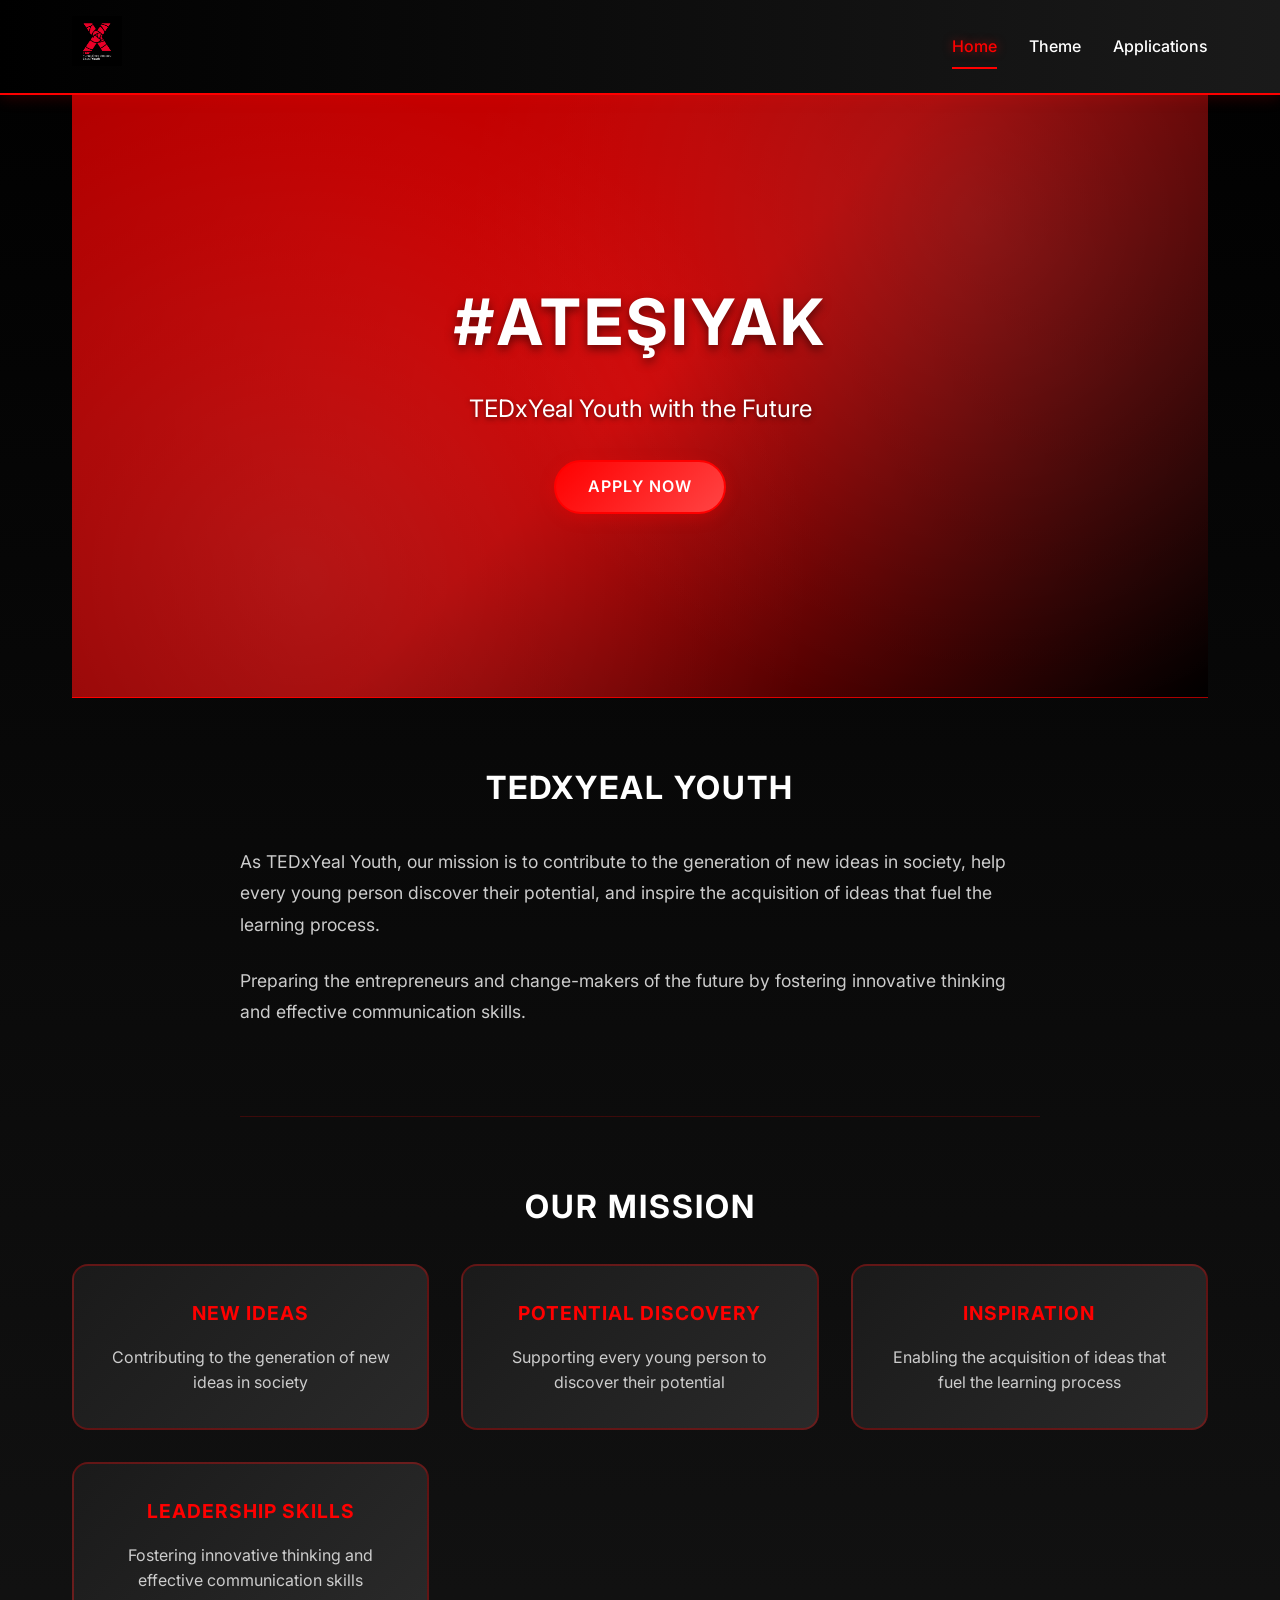
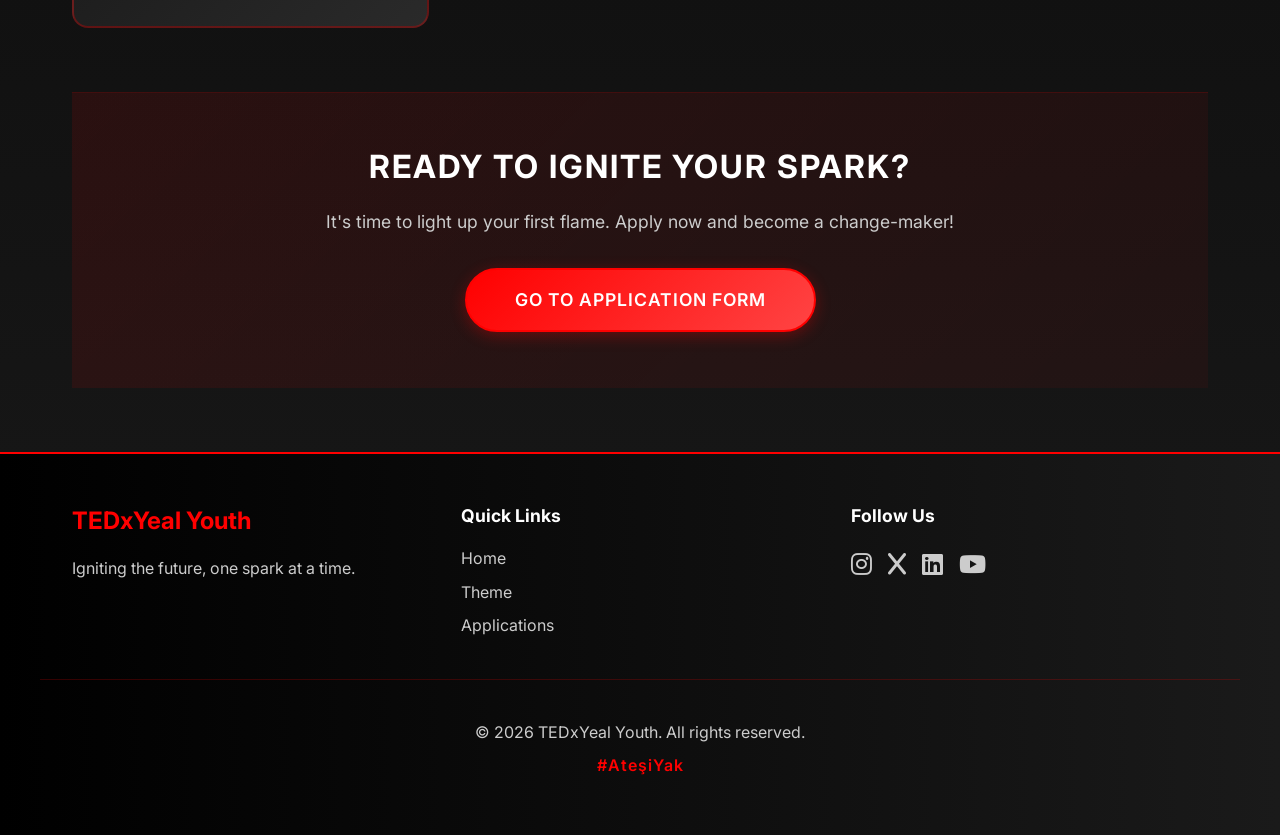
==== anasayfa.html @ b826fbaa "first commit" ====
<!DOCTYPE html>
<html lang="en">
<head>
    <meta charset="UTF-8">
    <meta name="viewport" content="width=device-width, initial-scale=1.0">
    <title>TEDxYeal Youth - Home</title>
    <link rel="stylesheet" href="css/style.css">
    <link href="https://fonts.googleapis.com/css2?family=Inter:wght@300;400;500;600;700&display=swap" rel="stylesheet">
    <link rel="stylesheet" href="https://cdnjs.cloudflare.com/ajax/libs/font-awesome/6.4.0/css/all.min.css">
</head>
<body class="page-hidden">
    <header>
        <nav class="navbar">
            <div class="logo">
                <img src="assets/tedxlogo.jpeg" alt="TEDx Logo">
            </div>
            <ul class="menu">
                <li><a href="anasayfa.html" class="active">Home</a></li>
                <li><a href="tema.html">Theme</a></li>
                <li><a href="basvurular.html">Applications</a></li>
            </ul>
            <div class="hamburger">
                <span></span>
                <span></span>
                <span></span>
            </div>
        </nav>
    </header>

    <main>
        <section class="hero">
            <div class="hero-content">
                <h1>#AteşiYak</h1>
                <p>TEDxYeal Youth with the Future</p>
                <a href="basvurular.html" class="btn">Apply Now</a>
            </div>
        </section>

        <section class="about-tedx">
            <h2>TEDxYeal Youth</h2>
            <div class="about-content">
                <p>
                    As TEDxYeal Youth, our mission is to contribute to the generation of new ideas in society, help every young person discover their potential, and inspire the acquisition of ideas that fuel the learning process.
                </p>
                <p>
                    Preparing the entrepreneurs and change-makers of the future by fostering innovative thinking and effective communication skills.
                </p>
            </div>
        </section>

        <section class="features">
            <h2>Our Mission</h2>
            <div class="feature-grid">
                <div class="feature-card">
                    <h3>New Ideas</h3>
                    <p>Contributing to the generation of new ideas in society</p>
                </div>
                <div class="feature-card">
                    <h3>Potential Discovery</h3>
                    <p>Supporting every young person to discover their potential</p>
                </div>
                <div class="feature-card">
                    <h3>Inspiration</h3>
                    <p>Enabling the acquisition of ideas that fuel the learning process</p>
                </div>
                <div class="feature-card">
                    <h3>Leadership Skills</h3>
                    <p>Fostering innovative thinking and effective communication skills</p>
                </div>
            </div>
        </section>

        <section class="cta">
            <h2>Ready to ignite your spark?</h2>
            <p>It's time to light up your first flame. Apply now and become a change-maker!</p>
            <a href="basvurular.html" class="btn btn-large">Go to Application Form</a>
        </section>
    </main>

    <footer>
        <div class="footer-content">
            <div class="footer-section">
                <h3>TEDxYeal Youth</h3>
                <p>Igniting the future, one spark at a time.</p>
            </div>
            <div class="footer-section">
                <h4>Quick Links</h4>
                <ul>
                    <li><a href="anasayfa.html">Home</a></li>
                    <li><a href="tema.html">Theme</a></li>
                    <li><a href="basvurular.html">Applications</a></li>
                </ul>
            </div>
            <div class="footer-section">
                <h4>Follow Us</h4>
                <div class="social-links">
                    <a href="#" aria-label="Instagram"><i class="fab fa-instagram"></i></a>
                    <a href="#" aria-label="X"><i class="fab fa-x"></i></a>
                    <a href="#" aria-label="LinkedIn"><i class="fab fa-linkedin"></i></a>
                    <a href="#" aria-label="YouTube"><i class="fab fa-youtube"></i></a>
                </div>
            </div>
        </div>
        <div class="footer-bottom">
            <p>&copy; 2026 TEDxYeal Youth. All rights reserved.</p>
            <p>#AteşiYak</p>
        </div>
    </footer>

    <script src="js/script.js"></script>
</body>
</html>
---- css/style.css ----
* {
    margin: 0;
    padding: 0;
    box-sizing: border-box;
}

:root {
    --primary-color: #ff0000;
    --secondary-color: #1a1a1a;
    --text-color: #ffffff;
    --bg-color: #1a1a1a;
    --accent-color: #ff4444;
    --shadow: rgba(255, 0, 0, 0.2);
}

body {
    font-family: 'Inter', -apple-system, BlinkMacSystemFont, 'Segoe UI', Roboto, sans-serif;
    line-height: 1.6;
    color: var(--text-color);
    background-color: #000000;
    background: linear-gradient(180deg, #000000 0%, #1a1a1a 100%);
    overflow-x: hidden;
    opacity: 1;
    transition: opacity 0.35s ease-in-out;
}

body.page-hidden {
    opacity: 0;
}

body.page-visible {
    opacity: 1;
}

/* Header & Navigation */
header {
    background: linear-gradient(90deg, #000000 0%, #1a1a1a 100%);
    box-shadow: 0 2px 15px rgba(255,0,0,0.2);
    position: sticky;
    top: 0;
    z-index: 100;
    border-bottom: 2px solid #ff0000;
}

.navbar {
    display: flex;
    justify-content: space-between;
    align-items: center;
    padding: 1rem 2rem;
    max-width: 1200px;
    margin: 0 auto;
}

.logo {
    font-size: 1.5rem;
    font-weight: bold;
    color: var(--primary-color);
    z-index: 101;
}

.logo img {
    height: 50px;
    width: auto;
    object-fit: contain;
}

.menu {
    display: flex;
    list-style: none;
    gap: 2rem;
    transition: all 0.3s ease;
}

.menu a {
    text-decoration: none;
    color: var(--text-color);
    transition: all 0.3s ease;
    font-weight: 500;
    position: relative;
    padding: 0.5rem 0;
}

.menu a:hover,
.menu a.active {
    color: var(--primary-color);
    text-shadow: 0 0 10px rgba(255,0,0,0.5);
}

.menu a.active::after {
    content: '';
    position: absolute;
    bottom: -5px;
    left: 0;
    right: 0;
    height: 2px;
    background-color: var(--primary-color);
}

/* Hamburger Menu */
.hamburger {
    display: none;
    flex-direction: column;
    cursor: pointer;
    gap: 4px;
    z-index: 101;
}

.hamburger span {
    width: 25px;
    height: 3px;
    background-color: var(--text-color);
    transition: all 0.3s ease;
    border-radius: 2px;
}

.hamburger.active span:nth-child(1) {
    transform: rotate(45deg) translate(5px, 5px);
}

.hamburger.active span:nth-child(2) {
    opacity: 0;
}

.hamburger.active span:nth-child(3) {
    transform: rotate(-45deg) translate(7px, -6px);
}

/* Mobile Styles */
@media (max-width: 768px) {
    .hamburger {
        display: flex;
    }

    .menu {
        position: fixed;
        top: 0;
        left: -100%;
        width: 100%;
        height: 100vh;
        background: rgba(0, 0, 0, 0.95);
        backdrop-filter: blur(10px);
        flex-direction: column;
        justify-content: center;
        align-items: center;
        gap: 2rem;
        transition: left 0.3s ease;
    }

    .menu.active {
        left: 0;
    }

    .menu li {
        margin: 1rem 0;
    }

    .menu a {
        font-size: 1.5rem;
        padding: 1rem;
    }
}

/* Main Content */
main {
    max-width: 1200px;
    margin: 0 auto;
    padding: 0 2rem;
}

section {
    padding: 4rem 0;
    border-bottom: 1px solid rgba(255,0,0,0.2);
}

section:last-child {
    border-bottom: none;
}

h2 {
    font-size: 2rem;
    margin-bottom: 2rem;
    text-align: center;
    color: var(--text-color);
    text-transform: uppercase;
    letter-spacing: 2px;
}

/* Hero Section */
.hero {
    text-align: center;
    padding: 8rem 0;
    background: linear-gradient(135deg, #ff0000 0%, #cc0000 50%, #000000 100%);
    color: white;
    border-radius: 0;
    position: relative;
    overflow: hidden;
    min-height: 60vh;
    display: flex;
    align-items: center;
}

.hero::before {
    content: '';
    position: absolute;
    top: 0;
    left: 0;
    right: 0;
    bottom: 0;
    background: 
        radial-gradient(circle at 20% 80%, rgba(255, 255, 255, 0.1) 0%, transparent 50%),
        radial-gradient(circle at 80% 20%, rgba(255, 255, 255, 0.1) 0%, transparent 50%);
    animation: float 6s ease-in-out infinite;
}

.hero::after {
    content: '';
    position: absolute;
    top: 0;
    left: 0;
    right: 0;
    bottom: 0;
    background: radial-gradient(circle at center, transparent 0%, rgba(0,0,0,0.3) 100%);
    pointer-events: none;
}

@keyframes float {
    0%, 100% { transform: translateY(0px); }
    50% { transform: translateY(-20px); }
}

.hero-content {
    position: relative;
    z-index: 1;
    max-width: 800px;
    margin: 0 auto;
    padding: 0 2rem;
}

.hero-content h1 {
    font-size: clamp(2.5rem, 5vw, 4rem);
    margin-bottom: 1rem;
    font-weight: 700;
    text-transform: uppercase;
    letter-spacing: 3px;
    text-shadow: 0 4px 10px rgba(0,0,0,0.5);
}

.hero-content p {
    font-size: clamp(1rem, 2.5vw, 1.5rem);
    margin-bottom: 2rem;
    text-shadow: 0 2px 5px rgba(0,0,0,0.5);
    animation: fadeInUp 1s ease-out 0.2s both;
}

@keyframes fadeInUp {
    from {
        opacity: 0;
        transform: translateY(30px);
    }
    to {
        opacity: 1;
        transform: translateY(0);
    }
}

/* Button */
.btn {
    background: linear-gradient(135deg, var(--primary-color) 0%, var(--accent-color) 100%);
    color: white;
    padding: 0.75rem 2rem;
    border: 2px solid var(--primary-color);
    border-radius: 50px;
    font-size: 1rem;
    cursor: pointer;
    transition: all 0.3s ease;
    font-weight: 600;
    text-transform: uppercase;
    letter-spacing: 1px;
    display: inline-block;
    text-decoration: none;
    position: relative;
    overflow: hidden;
    box-shadow: 0 4px 15px rgba(255, 0, 0, 0.3);
}

.btn::before {
    content: '';
    position: absolute;
    top: 0;
    left: -100%;
    width: 100%;
    height: 100%;
    background: linear-gradient(90deg, transparent, rgba(255, 255, 255, 0.2), transparent);
    transition: left 0.5s;
}

.btn:hover::before {
    left: 100%;
}

.btn:hover {
    background: linear-gradient(135deg, var(--accent-color) 0%, var(--primary-color) 100%);
    box-shadow: 0 6px 20px rgba(255, 0, 0, 0.4);
    transform: translateY(-2px);
}

.btn:active {
    transform: translateY(0);
}

.btn-large {
    padding: 1rem 3rem;
    font-size: 1.1rem;
}

/* Service Cards & Feature Cards */
.service-grid,
.feature-grid,
.meaning-grid {
    display: grid;
    grid-template-columns: repeat(auto-fit, minmax(280px, 1fr));
    gap: 2rem;
}

.service-card,
.feature-card,
.meaning-card {
    padding: 2rem;
    background: linear-gradient(135deg, #1a1a1a 0%, #2a2a2a 100%);
    border: 2px solid rgba(255,0,0,0.3);
    border-radius: 1rem;
    text-align: center;
    transition: all 0.4s ease;
    color: var(--text-color);
    position: relative;
    overflow: hidden;
    cursor: pointer;
}

.service-card::before,
.feature-card::before,
.meaning-card::before {
    content: '';
    position: absolute;
    top: 0;
    left: -100%;
    width: 100%;
    height: 100%;
    background: linear-gradient(90deg, transparent, rgba(255, 0, 0, 0.1), transparent);
    transition: left 0.5s;
}

.service-card:hover::before,
.feature-card:hover::before,
.meaning-card:hover::before {
    left: 100%;
}

.service-card:hover,
.feature-card:hover,
.meaning-card:hover {
    transform: translateY(-10px) scale(1.02);
    box-shadow: 0 15px 35px rgba(255,0,0,0.3);
    border-color: var(--primary-color);
}

.service-card h3,
.feature-card h3,
.meaning-card h3 {
    margin-bottom: 1rem;
    color: var(--primary-color);
    text-transform: uppercase;
    letter-spacing: 1px;
    font-size: 1.2rem;
}

.service-card p,
.feature-card p,
.meaning-card p {
    color: #cccccc;
    line-height: 1.6;
}

/* Contact Form */
.contact form {
    max-width: 600px;
    margin: 2rem auto;
    display: flex;
    flex-direction: column;
    gap: 1rem;
}

.contact input,
.contact textarea {
    padding: 0.75rem;
    border: 2px solid #333333;
    border-radius: 0.25rem;
    font-family: inherit;
    font-size: 1rem;
    background-color: #1a1a1a;
    color: var(--text-color);
    transition: all 0.3s;
}

.contact input::placeholder,
.contact textarea::placeholder {
    color: #666666;
}

.contact input:focus,
.contact textarea:focus {
    outline: none;
    border-color: var(--primary-color);
    box-shadow: 0 0 15px rgba(255,0,0,0.3);
    background-color: #222222;
}

/* Footer */
footer {
    background: linear-gradient(90deg, #000000 0%, #1a1a1a 100%);
    color: white;
    margin-top: 4rem;
    border-top: 2px solid #ff0000;
    padding: 3rem 0 1rem;
}

.footer-content {
    max-width: 1200px;
    margin: 0 auto;
    padding: 0 2rem;
    display: grid;
    grid-template-columns: repeat(auto-fit, minmax(250px, 1fr));
    gap: 2rem;
    margin-bottom: 2rem;
}

.footer-section h3 {
    color: var(--primary-color);
    margin-bottom: 1rem;
    font-size: 1.5rem;
}

.footer-section h4 {
    color: var(--text-color);
    margin-bottom: 1rem;
    font-size: 1.1rem;
}

.footer-section p {
    color: #cccccc;
    line-height: 1.6;
}

.footer-section ul {
    list-style: none;
}

.footer-section ul li {
    margin-bottom: 0.5rem;
}

.footer-section ul a {
    color: #cccccc;
    text-decoration: none;
    transition: color 0.3s;
}

.footer-section ul a:hover {
    color: var(--primary-color);
}

.social-links {
    display: flex;
    gap: 1rem;
    margin-top: 1rem;
}

.social-links a {
    color: #cccccc;
    font-size: 1.5rem;
    transition: all 0.3s;
    text-decoration: none;
}

.social-links a:hover {
    color: var(--primary-color);
    transform: scale(1.2);
}

.footer-bottom {
    text-align: center;
    padding-top: 2rem;
    border-top: 1px solid rgba(255, 0, 0, 0.2);
    max-width: 1200px;
    margin: 0 auto;
    padding: 2rem;
}

.footer-bottom p {
    margin: 0.5rem 0;
    color: #cccccc;
}

.footer-bottom p:last-child {
    color: var(--primary-color);
    font-weight: 600;
    letter-spacing: 1px;
}

/* About TEDx Section */
.about-tedx,
.about-content {
    max-width: 800px;
    margin: 0 auto;
}

.about-content p {
    font-size: 1.1rem;
    line-height: 1.8;
    margin-bottom: 1.5rem;
    color: #cccccc;
}

/* Theme Content */
.hero-theme {
    background: linear-gradient(135deg, #cc0000 0%, #ff0000 50%, #330000 100%);
    position: relative;
    overflow: hidden;
    min-height: 60vh;
    display: flex;
    align-items: center;
}

.hero-theme::before {
    content: '';
    position: absolute;
    top: 0;
    left: 0;
    right: 0;
    bottom: 0;
    background: radial-gradient(circle at 20% 30%, rgba(255,255,255,0.12), transparent 25%),
                radial-gradient(circle at 80% 20%, rgba(255,255,255,0.08), transparent 20%);
    opacity: 0.85;
}

.hero-content {
    position: relative;
    z-index: 2;
    max-width: 900px;
    margin: 0 auto;
    padding: 3rem 2rem;
    text-align: center;
}

.hero-logo-badge {
    display: inline-flex;
    align-items: center;
    gap: 0.75rem;
    padding: 0.85rem 1.25rem;
    background: rgba(0,0,0,0.35);
    border: 1px solid rgba(255,255,255,0.12);
    border-radius: 999px;
    backdrop-filter: blur(10px);
    margin-bottom: 2rem;
}

.hero-logo-badge img {
    height: 40px;
    width: auto;
    border-radius: 50%;
    box-shadow: 0 0 20px rgba(255,0,0,0.25);
}

.hero-logo-badge span {
    color: #ffffff;
    font-weight: 600;
    letter-spacing: 1px;
}

.hero-theme h1 {
    font-size: clamp(3rem, 5vw, 4.5rem);
    margin-bottom: 1rem;
    font-weight: 800;
    color: #ffffff;
    text-transform: uppercase;
    letter-spacing: 4px;
    line-height: 1.05;
}

.hero-theme p {
    font-size: 1.15rem;
    max-width: 720px;
    margin: 0 auto;
    color: rgba(255,255,255,0.92);
    line-height: 1.8;
}

.theme-content {
    max-width: 900px;
    margin: 0 auto;
    padding: 4rem 2rem !important;
}

.theme-call {
    background: linear-gradient(135deg, rgba(255,0,0,0.12) 0%, rgba(255,0,0,0.04) 100%);
    padding: 3.5rem 2rem;
    text-align: center;
    border-radius: 1.25rem;
    margin: 3rem 0;
    box-shadow: 0 15px 45px rgba(0,0,0,0.18);
}

.theme-call h2 {
    font-size: 2.5rem;
    margin-bottom: 1rem;
    color: #ffffff;
    letter-spacing: 2px;
}

.theme-call p {
    font-size: 1.1rem;
    color: #f1f1f1;
    margin-bottom: 2rem;
    max-width: 700px;
    margin-left: auto;
    margin-right: auto;
}

.theme-text p {
    font-size: 1.1rem;
    line-height: 2;
    margin-bottom: 2rem;
    color: #cccccc;
    text-align: justify;
    border-left: 4px solid var(--primary-color);
    padding-left: 1.5rem;
}

.theme-text .theme-conclusion {
    font-style: italic;
    color: var(--primary-color);
    font-size: 1.15rem;
    margin-top: 2.5rem;
    padding: 1.5rem;
    background: rgba(255, 0, 0, 0.1);
    border-radius: 0.5rem;
}

.theme-meaning {
    background: rgba(255, 0, 0, 0.05);
}

/* Info Grid */
.info-grid {
    display: grid;
    grid-template-columns: repeat(auto-fit, minmax(280px, 1fr));
    gap: 2rem;
}

.info-card {
    padding: 2rem;
    background: linear-gradient(135deg, #1a1a1a 0%, #2a2a2a 100%);
    border: 2px solid rgba(255, 0, 0, 0.3);
    border-radius: 0.5rem;
    text-align: center;
    transition: all 0.3s;
}

.info-card:hover {
    transform: translateY(-5px);
    box-shadow: 0 10px 30px rgba(255, 0, 0, 0.3);
    border-color: var(--primary-color);
}

.info-card h3 {
    margin-bottom: 1rem;
    color: var(--primary-color);
    font-size: 1.3rem;
}

.info-card p {
    color: #cccccc;
}

/* Application Form */
.application-form {
    max-width: 700px;
    margin: 0 auto;
}

.form-container {
    display: flex;
    flex-direction: column;
    gap: 1.5rem;
    background: linear-gradient(135deg, #1a1a1a 0%, #2a2a2a 100%);
    padding: 2.5rem;
    border: 2px solid rgba(255, 0, 0, 0.2);
    border-radius: 0.5rem;
}

.form-group {
    display: flex;
    flex-direction: column;
}

.form-group label {
    margin-bottom: 0.5rem;
    font-weight: 600;
    color: var(--text-color);
    text-transform: uppercase;
    font-size: 0.9rem;
    letter-spacing: 0.5px;
}

.form-group input,
.form-group textarea {
    padding: 0.75rem;
    border: 2px solid rgba(255, 0, 0, 0.3);
    border-radius: 0.25rem;
    font-family: inherit;
    font-size: 1rem;
    background-color: #0a0a0a;
    color: var(--text-color);
    transition: all 0.3s;
}

.form-group input::placeholder,
.form-group textarea::placeholder {
    color: #666666;
}

.form-group input:focus,
.form-group textarea:focus {
    outline: none;
    border-color: var(--primary-color);
    box-shadow: 0 0 15px rgba(255, 0, 0, 0.3);
    background-color: #1a1a1a;
}

.form-group.checkbox {
    flex-direction: row;
    align-items: flex-start;
    gap: 0.75rem;
}

.form-group.checkbox input {
    margin-top: 0.3rem;
    width: 20px;
    height: 20px;
    cursor: pointer;
}

.form-group.checkbox label {
    margin-bottom: 0;
    text-transform: none;
    font-size: 0.95rem;
    flex: 1;
}

/* Timeline */
.timeline {
    display: flex;
    flex-direction: column;
    gap: 2rem;
    max-width: 600px;
    margin: 0 auto;
    position: relative;
    padding: 2rem 0;
}

.timeline-item {
    display: flex;
    gap: 2rem;
    position: relative;
}

.timeline-marker {
    width: 30px;
    height: 30px;
    background-color: var(--primary-color);
    border-radius: 50%;
    flex-shrink: 0;
    box-shadow: 0 0 15px rgba(255, 0, 0, 0.5);
}

.timeline-item:not(:last-child) .timeline-marker::after {
    content: '';
    position: absolute;
    left: 15px;
    top: 30px;
    width: 2px;
    height: 50px;
    background-color: rgba(255, 0, 0, 0.3);
}

.timeline-content h3 {
    color: var(--primary-color);
    margin-bottom: 0.5rem;
    text-transform: uppercase;
    font-size: 1rem;
}

.timeline-content p {
    color: #cccccc;
}

/* CTA Section */
.cta {
    background: linear-gradient(135deg, rgba(255, 0, 0, 0.1) 0%, rgba(255, 0, 0, 0.05) 100%);
    padding: 3rem !important;
    text-align: center;
}

.cta h2 {
    margin-bottom: 1rem;
}

.cta p {
    font-size: 1.1rem;
    margin-bottom: 2rem;
    color: #cccccc;
}

/* Application Hero */
.hero-application {
    background: linear-gradient(135deg, #ff0000 0%, #cc0000 50%, #000000 100%);
}

/* Responsive */
@media (max-width: 768px) {
    .navbar {
        flex-direction: column;
        gap: 1rem;
    }

    .menu {
        flex-direction: column;
        gap: 1rem;
        text-align: center;
    }

    .hero-content h1 {
        font-size: 2rem;
    }

    h2 {
        font-size: 1.5rem;
    }

    section {
        padding: 2rem 0;
    }

    .form-container {
        padding: 1.5rem;
    }

    .timeline {
        padding: 1rem 0;
    }

    .timeline-item {
        gap: 1rem;
    }

    .theme-text p {
        font-size: 1rem;
        line-height: 1.6;
    }
}
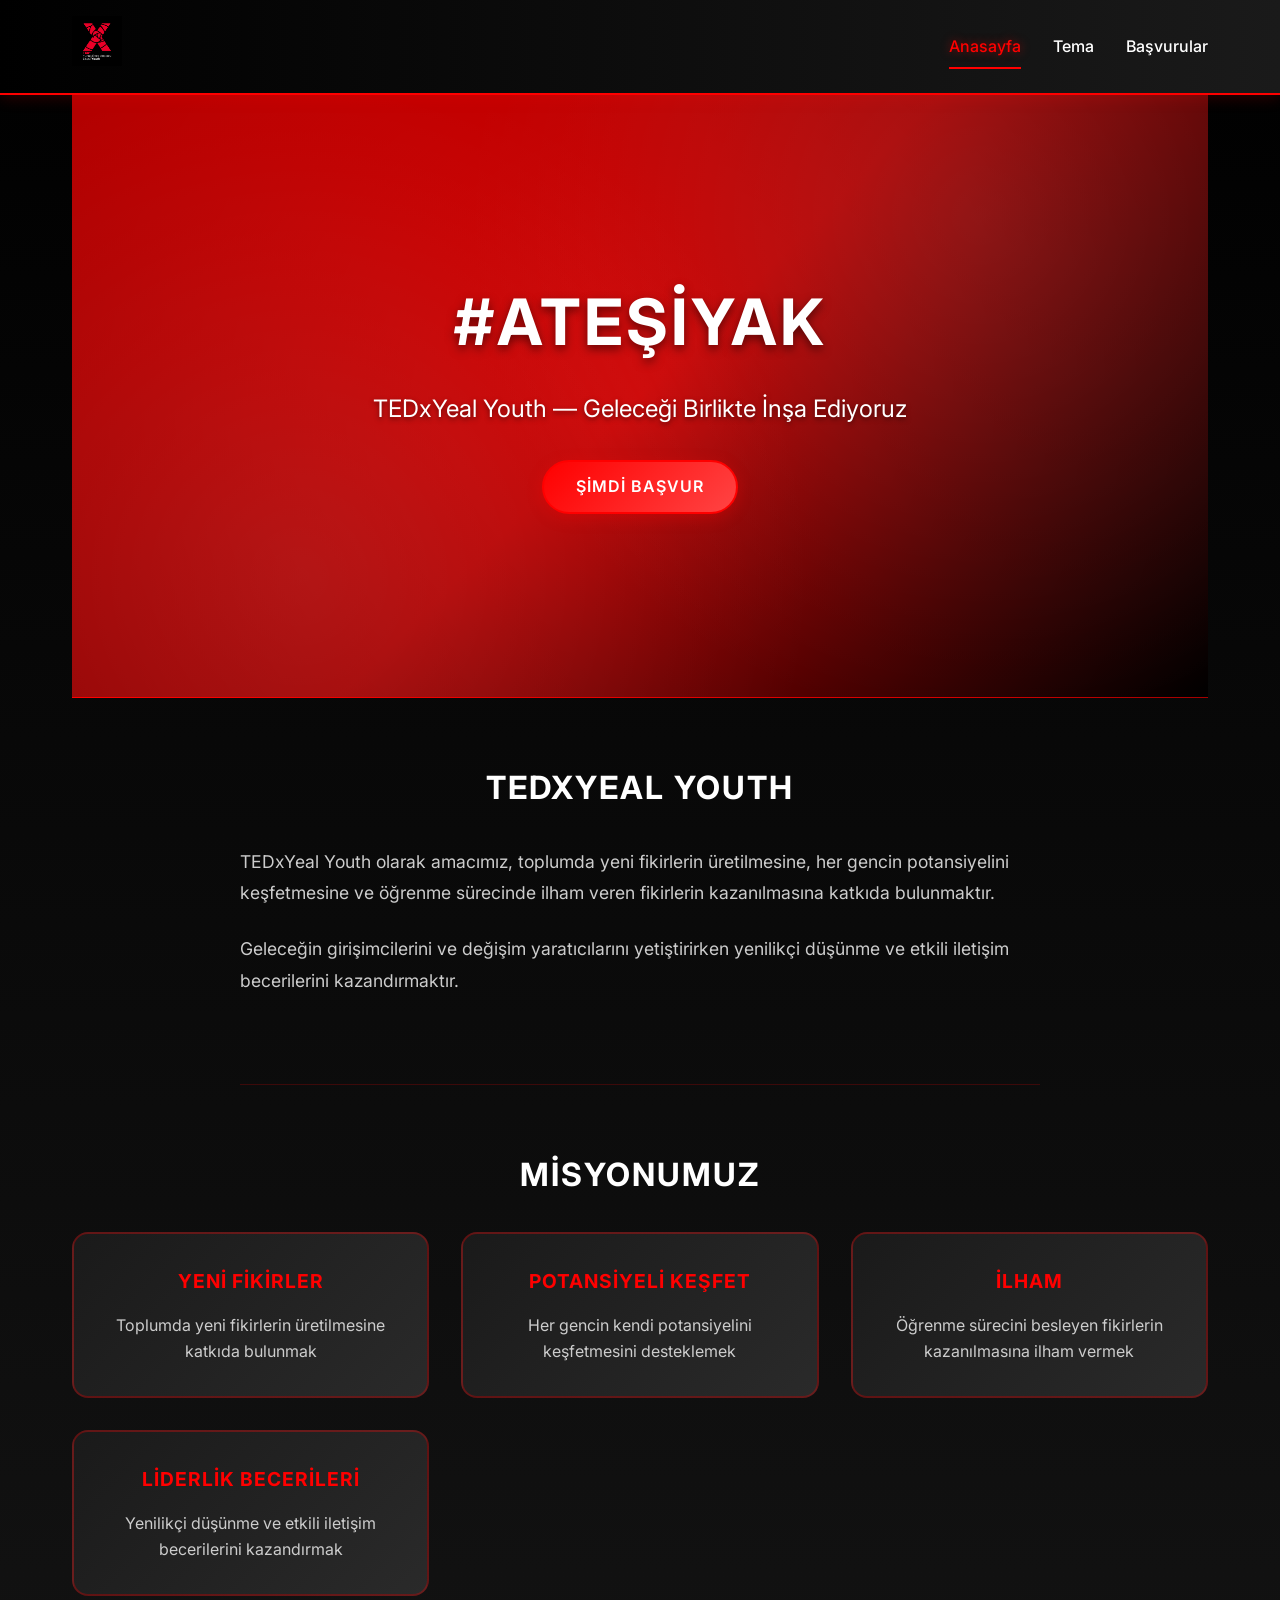
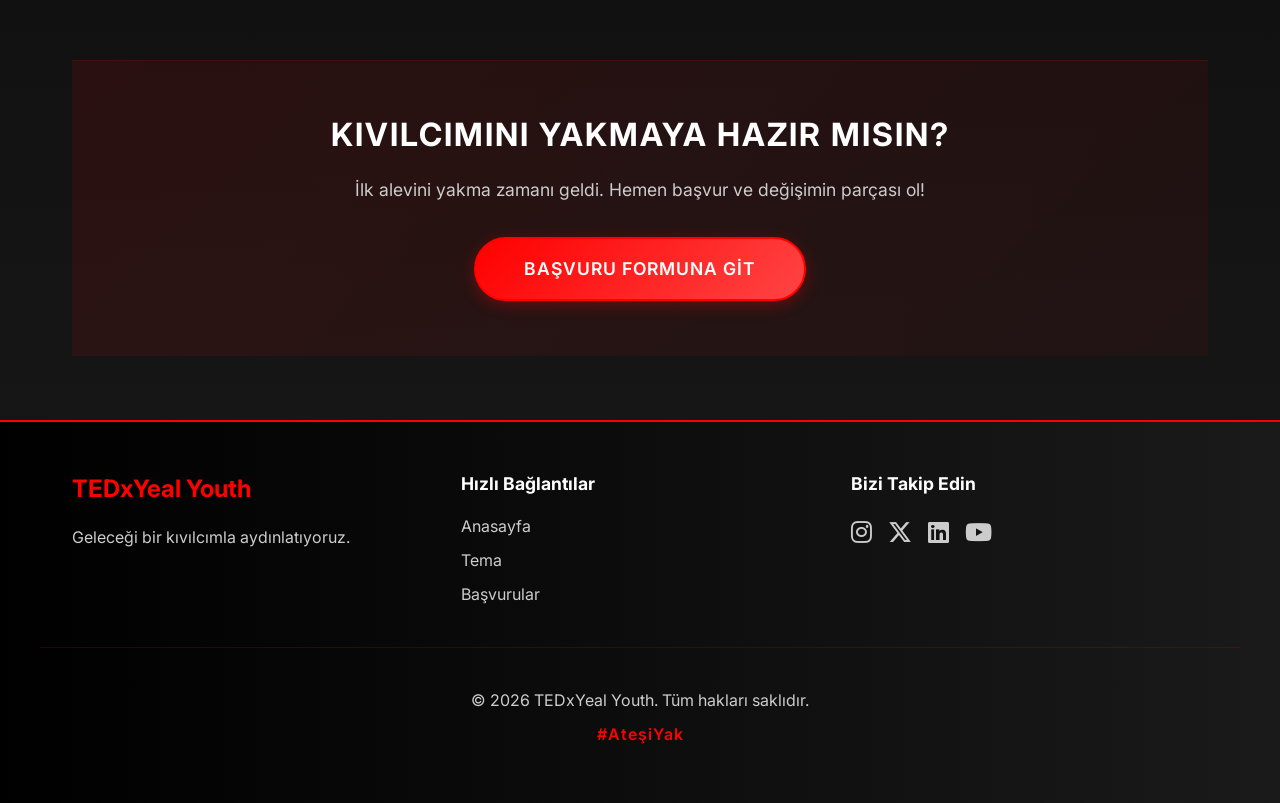
==== commit 0ef0b283: "bug fixes" ====
--- a/anasayfa.html
+++ b/anasayfa.html
@@ -1,9 +1,9 @@
 <!DOCTYPE html>
-<html lang="en">
+<html lang="tr">
 <head>
     <meta charset="UTF-8">
     <meta name="viewport" content="width=device-width, initial-scale=1.0">
-    <title>TEDxYeal Youth - Home</title>
+    <title>TEDxYeal Youth - Anasayfa</title>
     <link rel="stylesheet" href="css/style.css">
     <link href="https://fonts.googleapis.com/css2?family=Inter:wght@300;400;500;600;700&display=swap" rel="stylesheet">
     <link rel="stylesheet" href="https://cdnjs.cloudflare.com/ajax/libs/font-awesome/6.4.0/css/all.min.css">
@@ -15,9 +15,9 @@
                 <img src="assets/tedxlogo.jpeg" alt="TEDx Logo">
             </div>
             <ul class="menu">
-                <li><a href="anasayfa.html" class="active">Home</a></li>
-                <li><a href="tema.html">Theme</a></li>
-                <li><a href="basvurular.html">Applications</a></li>
+                <li><a href="anasayfa.html" class="active">Anasayfa</a></li>
+                <li><a href="tema.html">Tema</a></li>
+                <li><a href="basvurular.html">Başvurular</a></li>
             </ul>
             <div class="hamburger">
                 <span></span>
@@ -31,8 +31,8 @@
         <section class="hero">
             <div class="hero-content">
                 <h1>#AteşiYak</h1>
-                <p>TEDxYeal Youth with the Future</p>
-                <a href="basvurular.html" class="btn">Apply Now</a>
+                <p>TEDxYeal Youth — Geleceği Birlikte İnşa Ediyoruz</p>
+                <a href="basvurular.html" class="btn">Şimdi Başvur</a>
             </div>
         </section>
 
@@ -40,40 +40,40 @@
             <h2>TEDxYeal Youth</h2>
             <div class="about-content">
                 <p>
-                    As TEDxYeal Youth, our mission is to contribute to the generation of new ideas in society, help every young person discover their potential, and inspire the acquisition of ideas that fuel the learning process.
+                    TEDxYeal Youth olarak amacımız, toplumda yeni fikirlerin üretilmesine, her gencin potansiyelini keşfetmesine ve öğrenme sürecinde ilham veren fikirlerin kazanılmasına katkıda bulunmaktır.
                 </p>
                 <p>
-                    Preparing the entrepreneurs and change-makers of the future by fostering innovative thinking and effective communication skills.
+                    Geleceğin girişimcilerini ve değişim yaratıcılarını yetiştirirken yenilikçi düşünme ve etkili iletişim becerilerini kazandırmaktır.
                 </p>
             </div>
         </section>
 
         <section class="features">
-            <h2>Our Mission</h2>
+            <h2>Misyonumuz</h2>
             <div class="feature-grid">
                 <div class="feature-card">
-                    <h3>New Ideas</h3>
-                    <p>Contributing to the generation of new ideas in society</p>
+                    <h3>Yeni Fikirler</h3>
+                    <p>Toplumda yeni fikirlerin üretilmesine katkıda bulunmak</p>
                 </div>
                 <div class="feature-card">
-                    <h3>Potential Discovery</h3>
-                    <p>Supporting every young person to discover their potential</p>
+                    <h3>Potansiyeli Keşfet</h3>
+                    <p>Her gencin kendi potansiyelini keşfetmesini desteklemek</p>
                 </div>
                 <div class="feature-card">
-                    <h3>Inspiration</h3>
-                    <p>Enabling the acquisition of ideas that fuel the learning process</p>
+                    <h3>İlham</h3>
+                    <p>Öğrenme sürecini besleyen fikirlerin kazanılmasına ilham vermek</p>
                 </div>
                 <div class="feature-card">
-                    <h3>Leadership Skills</h3>
-                    <p>Fostering innovative thinking and effective communication skills</p>
+                    <h3>Liderlik Becerileri</h3>
+                    <p>Yenilikçi düşünme ve etkili iletişim becerilerini kazandırmak</p>
                 </div>
             </div>
         </section>
 
         <section class="cta">
-            <h2>Ready to ignite your spark?</h2>
-            <p>It's time to light up your first flame. Apply now and become a change-maker!</p>
-            <a href="basvurular.html" class="btn btn-large">Go to Application Form</a>
+            <h2>Kıvılcımını yakmaya hazır mısın?</h2>
+            <p>İlk alevini yakma zamanı geldi. Hemen başvur ve değişimin parçası ol!</p>
+            <a href="basvurular.html" class="btn btn-large">Başvuru Formuna Git</a>
         </section>
     </main>
 
@@ -81,32 +81,32 @@
         <div class="footer-content">
             <div class="footer-section">
                 <h3>TEDxYeal Youth</h3>
-                <p>Igniting the future, one spark at a time.</p>
+                <p>Geleceği bir kıvılcımla aydınlatıyoruz.</p>
             </div>
             <div class="footer-section">
-                <h4>Quick Links</h4>
+                <h4>Hızlı Bağlantılar</h4>
                 <ul>
-                    <li><a href="anasayfa.html">Home</a></li>
-                    <li><a href="tema.html">Theme</a></li>
-                    <li><a href="basvurular.html">Applications</a></li>
+                    <li><a href="anasayfa.html">Anasayfa</a></li>
+                    <li><a href="tema.html">Tema</a></li>
+                    <li><a href="basvurular.html">Başvurular</a></li>
                 </ul>
             </div>
             <div class="footer-section">
-                <h4>Follow Us</h4>
+                <h4>Bizi Takip Edin</h4>
                 <div class="social-links">
                     <a href="#" aria-label="Instagram"><i class="fab fa-instagram"></i></a>
-                    <a href="#" aria-label="X"><i class="fab fa-x"></i></a>
+                    <a href="#" aria-label="X"><i class="fab fa-x-twitter"></i></a>
                     <a href="#" aria-label="LinkedIn"><i class="fab fa-linkedin"></i></a>
                     <a href="#" aria-label="YouTube"><i class="fab fa-youtube"></i></a>
                 </div>
             </div>
         </div>
         <div class="footer-bottom">
-            <p>&copy; 2026 TEDxYeal Youth. All rights reserved.</p>
+            <p>&copy; 2026 TEDxYeal Youth. Tüm hakları saklıdır.</p>
             <p>#AteşiYak</p>
         </div>
     </footer>
 
     <script src="js/script.js"></script>
 </body>
-</html>
+</html>
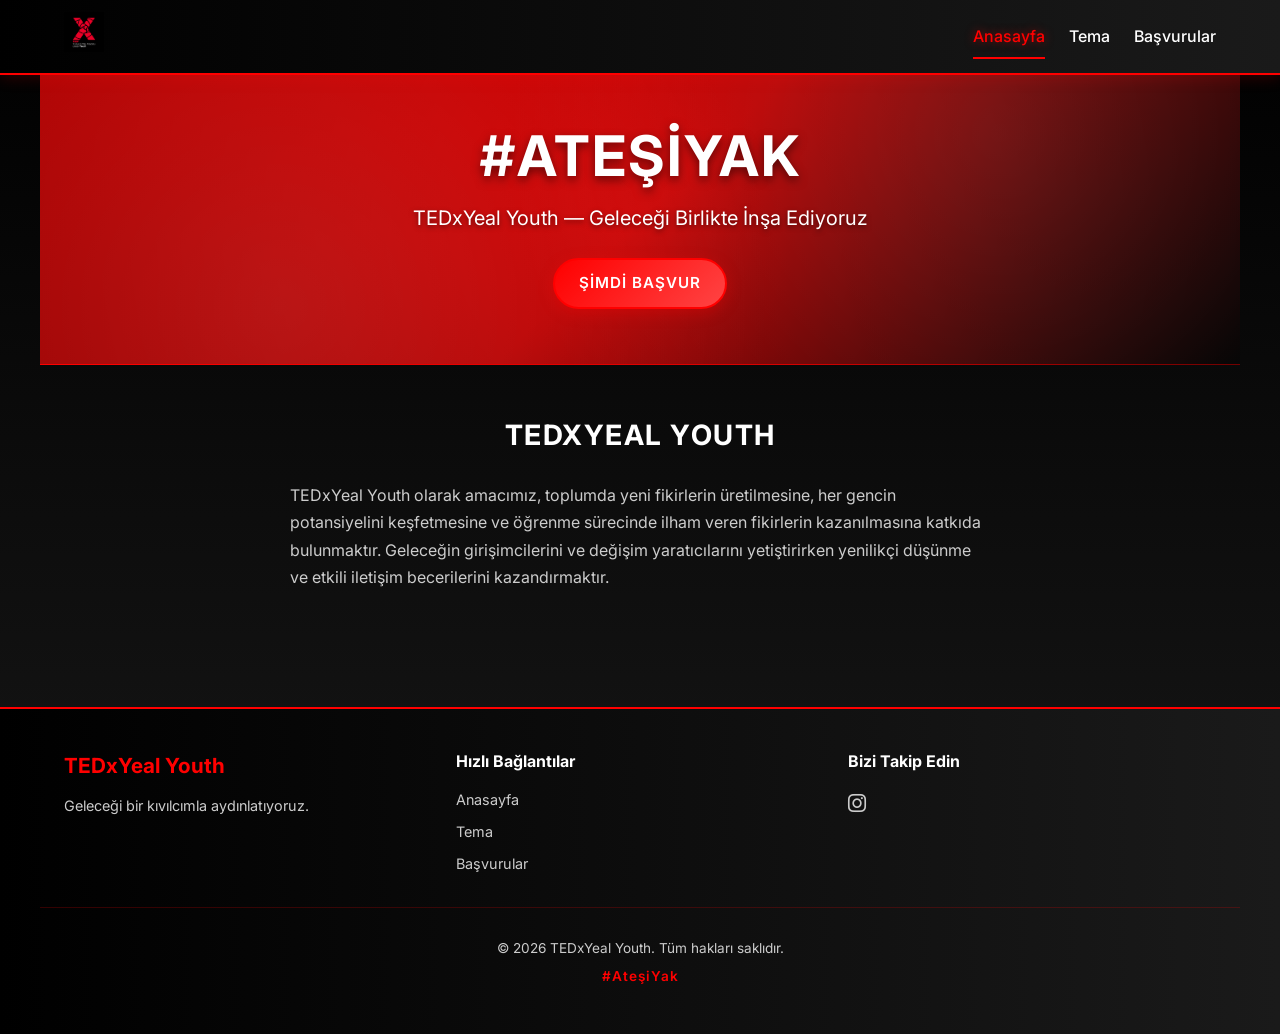
==== commit c78900f3: "feat: complete site overhaul with application system and mobile responsiveness - Added 4 application" ====
--- a/anasayfa.html
+++ b/anasayfa.html
@@ -40,40 +40,9 @@
             <h2>TEDxYeal Youth</h2>
             <div class="about-content">
                 <p>
-                    TEDxYeal Youth olarak amacımız, toplumda yeni fikirlerin üretilmesine, her gencin potansiyelini keşfetmesine ve öğrenme sürecinde ilham veren fikirlerin kazanılmasına katkıda bulunmaktır.
-                </p>
-                <p>
-                    Geleceğin girişimcilerini ve değişim yaratıcılarını yetiştirirken yenilikçi düşünme ve etkili iletişim becerilerini kazandırmaktır.
+                    TEDxYeal Youth olarak amacımız, toplumda yeni fikirlerin üretilmesine, her gencin potansiyelini keşfetmesine ve öğrenme sürecinde ilham veren fikirlerin kazanılmasına katkıda bulunmaktır. Geleceğin girişimcilerini ve değişim yaratıcılarını yetiştirirken yenilikçi düşünme ve etkili iletişim becerilerini kazandırmaktır.
                 </p>
             </div>
-        </section>
-
-        <section class="features">
-            <h2>Misyonumuz</h2>
-            <div class="feature-grid">
-                <div class="feature-card">
-                    <h3>Yeni Fikirler</h3>
-                    <p>Toplumda yeni fikirlerin üretilmesine katkıda bulunmak</p>
-                </div>
-                <div class="feature-card">
-                    <h3>Potansiyeli Keşfet</h3>
-                    <p>Her gencin kendi potansiyelini keşfetmesini desteklemek</p>
-                </div>
-                <div class="feature-card">
-                    <h3>İlham</h3>
-                    <p>Öğrenme sürecini besleyen fikirlerin kazanılmasına ilham vermek</p>
-                </div>
-                <div class="feature-card">
-                    <h3>Liderlik Becerileri</h3>
-                    <p>Yenilikçi düşünme ve etkili iletişim becerilerini kazandırmak</p>
-                </div>
-            </div>
-        </section>
-
-        <section class="cta">
-            <h2>Kıvılcımını yakmaya hazır mısın?</h2>
-            <p>İlk alevini yakma zamanı geldi. Hemen başvur ve değişimin parçası ol!</p>
-            <a href="basvurular.html" class="btn btn-large">Başvuru Formuna Git</a>
         </section>
     </main>
 
@@ -94,10 +63,7 @@
             <div class="footer-section">
                 <h4>Bizi Takip Edin</h4>
                 <div class="social-links">
-                    <a href="#" aria-label="Instagram"><i class="fab fa-instagram"></i></a>
-                    <a href="#" aria-label="X"><i class="fab fa-x-twitter"></i></a>
-                    <a href="#" aria-label="LinkedIn"><i class="fab fa-linkedin"></i></a>
-                    <a href="#" aria-label="YouTube"><i class="fab fa-youtube"></i></a>
+                    <a href="https://www.instagram.com/tedxyeal/" aria-label="Instagram"><i class="fab fa-instagram"></i></a>
                 </div>
             </div>
         </div>
--- a/css/style.css
+++ b/css/style.css
@@ -11,6 +11,11 @@
     --bg-color: #1a1a1a;
     --accent-color: #ff4444;
     --shadow: rgba(255, 0, 0, 0.2);
+}
+
+html {
+    font-size: 16px;
+    -webkit-text-size-adjust: 100%;
 }
 
 body {
@@ -22,6 +27,7 @@
     overflow-x: hidden;
     opacity: 1;
     transition: opacity 0.35s ease-in-out;
+    min-height: 100vh;
 }
 
 body.page-hidden {
@@ -32,10 +38,13 @@
     opacity: 1;
 }
 
-/* Header & Navigation */
+/* ============================================
+   HEADER & NAVIGATION
+   ============================================ */
+
 header {
     background: linear-gradient(90deg, #000000 0%, #1a1a1a 100%);
-    box-shadow: 0 2px 15px rgba(255,0,0,0.2);
+    box-shadow: 0 2px 15px rgba(255, 0, 0, 0.2);
     position: sticky;
     top: 0;
     z-index: 100;
@@ -46,20 +55,21 @@
     display: flex;
     justify-content: space-between;
     align-items: center;
-    padding: 1rem 2rem;
+    padding: 0.75rem 1.5rem;
     max-width: 1200px;
     margin: 0 auto;
 }
 
 .logo {
-    font-size: 1.5rem;
+    font-size: 1.25rem;
     font-weight: bold;
     color: var(--primary-color);
     z-index: 101;
+    flex-shrink: 0;
 }
 
 .logo img {
-    height: 50px;
+    height: 40px;
     width: auto;
     object-fit: contain;
 }
@@ -67,7 +77,7 @@
 .menu {
     display: flex;
     list-style: none;
-    gap: 2rem;
+    gap: 1.5rem;
     transition: all 0.3s ease;
 }
 
@@ -78,12 +88,13 @@
     font-weight: 500;
     position: relative;
     padding: 0.5rem 0;
+    white-space: nowrap;
 }
 
 .menu a:hover,
 .menu a.active {
     color: var(--primary-color);
-    text-shadow: 0 0 10px rgba(255,0,0,0.5);
+    text-shadow: 0 0 10px rgba(255, 0, 0, 0.5);
 }
 
 .menu a.active::after {
@@ -96,13 +107,17 @@
     background-color: var(--primary-color);
 }
 
-/* Hamburger Menu */
+/* ============================================
+   HAMBURGER MENU
+   ============================================ */
+
 .hamburger {
     display: none;
     flex-direction: column;
     cursor: pointer;
-    gap: 4px;
+    gap: 5px;
     z-index: 101;
+    padding: 5px;
 }
 
 .hamburger span {
@@ -125,51 +140,19 @@
     transform: rotate(-45deg) translate(7px, -6px);
 }
 
-/* Mobile Styles */
-@media (max-width: 768px) {
-    .hamburger {
-        display: flex;
-    }
-
-    .menu {
-        position: fixed;
-        top: 0;
-        left: -100%;
-        width: 100%;
-        height: 100vh;
-        background: rgba(0, 0, 0, 0.95);
-        backdrop-filter: blur(10px);
-        flex-direction: column;
-        justify-content: center;
-        align-items: center;
-        gap: 2rem;
-        transition: left 0.3s ease;
-    }
-
-    .menu.active {
-        left: 0;
-    }
-
-    .menu li {
-        margin: 1rem 0;
-    }
-
-    .menu a {
-        font-size: 1.5rem;
-        padding: 1rem;
-    }
-}
-
-/* Main Content */
+/* ============================================
+   MAIN CONTENT
+   ============================================ */
+
 main {
     max-width: 1200px;
     margin: 0 auto;
-    padding: 0 2rem;
+    padding: 0 1.25rem;
 }
 
 section {
-    padding: 4rem 0;
-    border-bottom: 1px solid rgba(255,0,0,0.2);
+    padding: 3rem 0;
+    border-bottom: 1px solid rgba(255, 0, 0, 0.2);
 }
 
 section:last-child {
@@ -177,26 +160,31 @@
 }
 
 h2 {
-    font-size: 2rem;
-    margin-bottom: 2rem;
+    font-size: 1.75rem;
+    margin-bottom: 1.5rem;
     text-align: center;
     color: var(--text-color);
     text-transform: uppercase;
-    letter-spacing: 2px;
-}
-
-/* Hero Section */
+    letter-spacing: 1.5px;
+}
+
+/* ============================================
+   HERO SECTION
+   ============================================ */
+
 .hero {
     text-align: center;
-    padding: 8rem 0;
+    padding: 3rem 1rem;
     background: linear-gradient(135deg, #ff0000 0%, #cc0000 50%, #000000 100%);
     color: white;
     border-radius: 0;
     position: relative;
     overflow: hidden;
-    min-height: 60vh;
+    min-height: 30vh;
     display: flex;
     align-items: center;
+    margin: 0 -1.25rem;
+    width: calc(100% + 2.5rem);
 }
 
 .hero::before {
@@ -206,9 +194,8 @@
     left: 0;
     right: 0;
     bottom: 0;
-    background: 
-        radial-gradient(circle at 20% 80%, rgba(255, 255, 255, 0.1) 0%, transparent 50%),
-        radial-gradient(circle at 80% 20%, rgba(255, 255, 255, 0.1) 0%, transparent 50%);
+    background: radial-gradient(circle at 20% 80%, rgba(255, 255, 255, 0.1) 0%, transparent 50%),
+                radial-gradient(circle at 80% 20%, rgba(255, 255, 255, 0.1) 0%, transparent 50%);
     animation: float 6s ease-in-out infinite;
 }
 
@@ -219,13 +206,13 @@
     left: 0;
     right: 0;
     bottom: 0;
-    background: radial-gradient(circle at center, transparent 0%, rgba(0,0,0,0.3) 100%);
+    background: radial-gradient(circle at center, transparent 0%, rgba(0, 0, 0, 0.3) 100%);
     pointer-events: none;
 }
 
 @keyframes float {
     0%, 100% { transform: translateY(0px); }
-    50% { transform: translateY(-20px); }
+    50% { transform: translateY(-15px); }
 }
 
 .hero-content {
@@ -233,29 +220,30 @@
     z-index: 1;
     max-width: 800px;
     margin: 0 auto;
-    padding: 0 2rem;
+    padding: 0;
 }
 
 .hero-content h1 {
-    font-size: clamp(2.5rem, 5vw, 4rem);
-    margin-bottom: 1rem;
+    font-size: clamp(2rem, 5vw, 3.5rem);
+    margin-bottom: 0.75rem;
     font-weight: 700;
     text-transform: uppercase;
-    letter-spacing: 3px;
-    text-shadow: 0 4px 10px rgba(0,0,0,0.5);
+    letter-spacing: 2px;
+    text-shadow: 0 4px 10px rgba(0, 0, 0, 0.5);
+    line-height: 1.2;
 }
 
 .hero-content p {
-    font-size: clamp(1rem, 2.5vw, 1.5rem);
-    margin-bottom: 2rem;
-    text-shadow: 0 2px 5px rgba(0,0,0,0.5);
+    font-size: clamp(0.9rem, 2.5vw, 1.25rem);
+    margin-bottom: 1.5rem;
+    text-shadow: 0 2px 5px rgba(0, 0, 0, 0.5);
     animation: fadeInUp 1s ease-out 0.2s both;
 }
 
 @keyframes fadeInUp {
     from {
         opacity: 0;
-        transform: translateY(30px);
+        transform: translateY(20px);
     }
     to {
         opacity: 1;
@@ -263,14 +251,144 @@
     }
 }
 
-/* Button */
+/* ============================================
+   HERO LOGO BADGE (Tema & Başvuru sayfaları)
+   ============================================ */
+
+.hero-logo-badge {
+    display: inline-flex;
+    align-items: center;
+    gap: 0.5rem;
+    padding: 0.6rem 1rem;
+    background: rgba(0, 0, 0, 0.35);
+    border: 1px solid rgba(255, 255, 255, 0.12);
+    border-radius: 999px;
+    backdrop-filter: blur(10px);
+    margin-bottom: 1.25rem;
+    flex-wrap: wrap;
+    justify-content: center;
+}
+
+.hero-logo-badge img {
+    height: 32px;
+    width: auto;
+    border-radius: 50%;
+    box-shadow: 0 0 20px rgba(255, 0, 0, 0.25);
+}
+
+.hero-logo-badge span {
+    color: #ffffff;
+    font-weight: 600;
+    letter-spacing: 1px;
+    font-size: 0.9rem;
+}
+
+/* ============================================
+   TEMA SAYFASI GÖRSEL HERO
+   ============================================ */
+
+/* Tema sayfası görsel hero alanı */
+.hero-image-container {
+    width: 100%;
+    display: flex;
+    justify-content: center;
+    align-items: center;
+    padding: 2rem 1rem;
+    background-color: #000;
+    background: radial-gradient(circle at center, #1a0a0a 0%, #000000 100%);
+}
+
+.hero-poster {
+    max-width: 900px;        /* Masaüstünde maksimum genişlik sınırı */
+    width: 100%;             /* Mobilde tam genişlik */
+    height: auto;
+    display: block;
+    border-radius: 12px;
+    box-shadow: 0 12px 40px rgba(255, 0, 0, 0.4);
+    transition: transform 0.4s ease;
+}
+
+.hero-poster:hover {
+    transform: scale(1.02);
+}
+
+/* Tablet */
+@media (max-width: 768px) {
+    .hero-image-container {
+        padding: 1.5rem 0.75rem;
+        margin: 0 -1rem;
+        width: calc(100% + 2rem);
+    }
+    
+    .hero-poster {
+        max-width: 500px;
+    }
+}
+
+/* Mobil */
+@media (max-width: 480px) {
+    .hero-image-container {
+        padding: 1rem 0.5rem;
+        margin: 0 -0.75rem;
+        width: calc(100% + 1.5rem);
+    }
+    
+    .hero-poster {
+        max-width: 100%;
+        border-radius: 8px;
+    }
+}
+
+/* ============================================
+   BAŞVURU TÜRÜ HERO RENKLERİ
+   ============================================ */
+
+.hero-application {
+    background: linear-gradient(135deg, #ff0000 0%, #cc0000 50%, #000000 100%);
+}
+
+.hero-katilimci {
+    background: linear-gradient(135deg, #b71c1c 0%, #e53935 50%, #1a0000 100%);
+}
+
+.hero-gozlemci {
+    background: linear-gradient(135deg, #1a237e 0%, #3949ab 50%, #00001a 100%);
+}
+
+.hero-eglendirme {
+    background: linear-gradient(135deg, #6a1b9a 0%, #ab47bc 50%, #1a0020 100%);
+}
+
+.hero-basin {
+    background: linear-gradient(135deg, #004d40 0%, #00897b 50%, #001a14 100%);
+}
+
+.hero-katilimci h1,
+.hero-gozlemci h1,
+.hero-eglendirme h1,
+.hero-basin h1 {
+    color: #ffffff;
+    text-shadow: 0 4px 15px rgba(0, 0, 0, 0.5);
+}
+
+.hero-katilimci p,
+.hero-gozlemci p,
+.hero-eglendirme p,
+.hero-basin p {
+    color: rgba(255, 255, 255, 0.9);
+}
+
+/* ============================================
+   BUTTONS
+   ============================================ */
+
 .btn {
     background: linear-gradient(135deg, var(--primary-color) 0%, var(--accent-color) 100%);
     color: white;
-    padding: 0.75rem 2rem;
+    padding: 0.7rem 1.5rem;
     border: 2px solid var(--primary-color);
     border-radius: 50px;
-    font-size: 1rem;
+    font-size: 0.95rem;
     cursor: pointer;
     transition: all 0.3s ease;
     font-weight: 600;
@@ -281,6 +399,8 @@
     position: relative;
     overflow: hidden;
     box-shadow: 0 4px 15px rgba(255, 0, 0, 0.3);
+    -webkit-tap-highlight-color: transparent;
+    touch-action: manipulation;
 }
 
 .btn::before {
@@ -309,26 +429,46 @@
 }
 
 .btn-large {
-    padding: 1rem 3rem;
-    font-size: 1.1rem;
-}
-
-/* Service Cards & Feature Cards */
+    padding: 0.85rem 2rem;
+    font-size: 1rem;
+}
+
+/* ============================================
+   GOOGLE FORM BUTONU
+   ============================================ */
+
+.google-form-btn {
+    font-size: 1rem;
+    padding: 0.85rem 1.75rem;
+    display: inline-flex;
+    align-items: center;
+    gap: 0.5rem;
+    white-space: nowrap;
+}
+
+.google-form-btn i {
+    font-size: 0.9rem;
+}
+
+/* ============================================
+   CARDS (Feature, Service, Meaning, Info)
+   ============================================ */
+
 .service-grid,
 .feature-grid,
 .meaning-grid {
     display: grid;
-    grid-template-columns: repeat(auto-fit, minmax(280px, 1fr));
-    gap: 2rem;
+    grid-template-columns: repeat(auto-fit, minmax(250px, 1fr));
+    gap: 1.25rem;
 }
 
 .service-card,
 .feature-card,
 .meaning-card {
-    padding: 2rem;
+    padding: 1.5rem;
     background: linear-gradient(135deg, #1a1a1a 0%, #2a2a2a 100%);
-    border: 2px solid rgba(255,0,0,0.3);
-    border-radius: 1rem;
+    border: 2px solid rgba(255, 0, 0, 0.3);
+    border-radius: 0.75rem;
     text-align: center;
     transition: all 0.4s ease;
     color: var(--text-color);
@@ -359,19 +499,19 @@
 .service-card:hover,
 .feature-card:hover,
 .meaning-card:hover {
-    transform: translateY(-10px) scale(1.02);
-    box-shadow: 0 15px 35px rgba(255,0,0,0.3);
+    transform: translateY(-8px) scale(1.02);
+    box-shadow: 0 15px 35px rgba(255, 0, 0, 0.3);
     border-color: var(--primary-color);
 }
 
 .service-card h3,
 .feature-card h3,
 .meaning-card h3 {
-    margin-bottom: 1rem;
+    margin-bottom: 0.75rem;
     color: var(--primary-color);
     text-transform: uppercase;
     letter-spacing: 1px;
-    font-size: 1.2rem;
+    font-size: 1.1rem;
 }
 
 .service-card p,
@@ -379,27 +519,227 @@
 .meaning-card p {
     color: #cccccc;
     line-height: 1.6;
-}
-
-/* Contact Form */
-.contact form {
-    max-width: 600px;
-    margin: 2rem auto;
+    font-size: 0.95rem;
+}
+
+/* ============================================
+   INFO GRID (Başvuru detay sayfaları)
+   ============================================ */
+
+.info-grid {
+    display: grid;
+    grid-template-columns: repeat(auto-fit, minmax(240px, 1fr));
+    gap: 1.25rem;
+}
+
+.info-card {
+    padding: 1.5rem;
+    background: linear-gradient(135deg, #1a1a1a 0%, #2a2a2a 100%);
+    border: 2px solid rgba(255, 0, 0, 0.3);
+    border-radius: 0.75rem;
+    text-align: center;
+    transition: all 0.3s;
+}
+
+.info-card:hover {
+    transform: translateY(-5px);
+    box-shadow: 0 10px 30px rgba(255, 0, 0, 0.3);
+    border-color: var(--primary-color);
+}
+
+.info-card h3 {
+    margin-bottom: 0.75rem;
+    color: var(--primary-color);
+    font-size: 1.1rem;
+}
+
+.info-card p {
+    color: #cccccc;
+    font-size: 0.95rem;
+}
+
+/* ============================================
+   BAŞVURU HUB SAYFASI
+   ============================================ */
+
+.basvuru-hub {
+    text-align: center;
+}
+
+.basvuru-hub-desc {
+    color: #cccccc;
+    font-size: 1rem;
+    margin-bottom: 2rem;
+    max-width: 550px;
+    margin-left: auto;
+    margin-right: auto;
+    padding: 0 0.5rem;
+}
+
+.basvuru-hub-grid {
+    display: grid;
+    grid-template-columns: repeat(auto-fit, minmax(220px, 1fr));
+    gap: 1.25rem;
+    margin-bottom: 2rem;
+}
+
+.basvuru-hub-card {
     display: flex;
     flex-direction: column;
-    gap: 1rem;
+    align-items: center;
+    text-align: center;
+    padding: 2rem 1.25rem;
+    background: linear-gradient(135deg, #1a1a1a 0%, #2a2a2a 100%);
+    border: 2px solid rgba(255, 0, 0, 0.3);
+    border-radius: 1rem;
+    text-decoration: none;
+    color: var(--text-color);
+    transition: all 0.4s ease;
+    position: relative;
+    overflow: hidden;
+    cursor: pointer;
+}
+
+.basvuru-hub-card::before {
+    content: '';
+    position: absolute;
+    top: 0;
+    left: -100%;
+    width: 100%;
+    height: 100%;
+    background: linear-gradient(90deg, transparent, rgba(255, 0, 0, 0.08), transparent);
+    transition: left 0.5s ease;
+}
+
+.basvuru-hub-card:hover::before {
+    left: 100%;
+}
+
+.basvuru-hub-card:hover {
+    transform: translateY(-8px) scale(1.02);
+    box-shadow: 0 15px 35px rgba(255, 0, 0, 0.35);
+    border-color: var(--primary-color);
+}
+
+.basvuru-card-icon {
+    font-size: 2.5rem;
+    margin-bottom: 0.75rem;
+    transition: transform 0.4s ease;
+}
+
+.basvuru-hub-card:hover .basvuru-card-icon {
+    transform: scale(1.15);
+}
+
+.basvuru-hub-card h3 {
+    color: var(--primary-color);
+    font-size: 1.15rem;
+    text-transform: uppercase;
+    letter-spacing: 1px;
+    margin-bottom: 0.5rem;
+}
+
+.basvuru-hub-card p {
+    color: #cccccc;
+    font-size: 0.9rem;
+    line-height: 1.5;
+    margin-bottom: 1.25rem;
+    flex-grow: 1;
+}
+
+.basvuru-card-arrow {
+    display: inline-flex;
+    align-items: center;
+    gap: 0.4rem;
+    color: var(--primary-color);
+    font-weight: 600;
+    font-size: 0.85rem;
+    text-transform: uppercase;
+    letter-spacing: 1px;
+    transition: gap 0.3s ease;
+    margin-top: auto;
+}
+
+.basvuru-hub-card:hover .basvuru-card-arrow {
+    gap: 0.7rem;
+}
+
+.basvuru-card-arrow i {
+    transition: transform 0.3s ease;
+}
+
+.basvuru-hub-card:hover .basvuru-card-arrow i {
+    transform: translateX(4px);
+}
+
+/* ============================================
+   BAŞVURU DETAY SAYFASI
+   ============================================ */
+
+.basvuru-detay {
+    max-width: 850px;
+    margin: 0 auto;
+    padding: 3rem 1rem !important;
+}
+
+.basvuru-detay-content h2 {
+    text-align: center;
+    margin-bottom: 1.25rem;
+}
+
+.basvuru-detay-content > p {
+    font-size: 1rem;
+    line-height: 1.7;
+    color: #cccccc;
+    text-align: center;
+    max-width: 650px;
+    margin: 0 auto 2.5rem;
+}
+
+.basvuru-info-grid {
+    display: grid;
+    grid-template-columns: repeat(auto-fit, minmax(220px, 1fr));
+    gap: 1.25rem;
+    margin-bottom: 2.5rem;
+}
+
+.basvuru-btn-wrapper {
+    text-align: center;
+    padding: 1.5rem;
+    background: linear-gradient(135deg, rgba(255, 0, 0, 0.1) 0%, rgba(255, 0, 0, 0.03) 100%);
+    border-radius: 1rem;
+    border: 1px solid rgba(255, 0, 0, 0.2);
+}
+
+.basvuru-note {
+    color: #888888;
+    font-size: 0.85rem;
+    margin-top: 0.75rem;
+}
+
+/* ============================================
+   FORMLAR
+   ============================================ */
+
+.contact form {
+    max-width: 550px;
+    margin: 1.5rem auto;
+    display: flex;
+    flex-direction: column;
+    gap: 0.75rem;
 }
 
 .contact input,
 .contact textarea {
-    padding: 0.75rem;
+    padding: 0.7rem;
     border: 2px solid #333333;
     border-radius: 0.25rem;
     font-family: inherit;
-    font-size: 1rem;
+    font-size: 0.95rem;
     background-color: #1a1a1a;
     color: var(--text-color);
     transition: all 0.3s;
+    width: 100%;
 }
 
 .contact input::placeholder,
@@ -411,289 +751,21 @@
 .contact textarea:focus {
     outline: none;
     border-color: var(--primary-color);
-    box-shadow: 0 0 15px rgba(255,0,0,0.3);
+    box-shadow: 0 0 15px rgba(255, 0, 0, 0.3);
     background-color: #222222;
 }
 
-/* Footer */
-footer {
-    background: linear-gradient(90deg, #000000 0%, #1a1a1a 100%);
-    color: white;
-    margin-top: 4rem;
-    border-top: 2px solid #ff0000;
-    padding: 3rem 0 1rem;
-}
-
-.footer-content {
-    max-width: 1200px;
-    margin: 0 auto;
-    padding: 0 2rem;
-    display: grid;
-    grid-template-columns: repeat(auto-fit, minmax(250px, 1fr));
-    gap: 2rem;
-    margin-bottom: 2rem;
-}
-
-.footer-section h3 {
-    color: var(--primary-color);
-    margin-bottom: 1rem;
-    font-size: 1.5rem;
-}
-
-.footer-section h4 {
-    color: var(--text-color);
-    margin-bottom: 1rem;
-    font-size: 1.1rem;
-}
-
-.footer-section p {
-    color: #cccccc;
-    line-height: 1.6;
-}
-
-.footer-section ul {
-    list-style: none;
-}
-
-.footer-section ul li {
-    margin-bottom: 0.5rem;
-}
-
-.footer-section ul a {
-    color: #cccccc;
-    text-decoration: none;
-    transition: color 0.3s;
-}
-
-.footer-section ul a:hover {
-    color: var(--primary-color);
-}
-
-.social-links {
-    display: flex;
-    gap: 1rem;
-    margin-top: 1rem;
-}
-
-.social-links a {
-    color: #cccccc;
-    font-size: 1.5rem;
-    transition: all 0.3s;
-    text-decoration: none;
-}
-
-.social-links a:hover {
-    color: var(--primary-color);
-    transform: scale(1.2);
-}
-
-.footer-bottom {
-    text-align: center;
-    padding-top: 2rem;
-    border-top: 1px solid rgba(255, 0, 0, 0.2);
-    max-width: 1200px;
-    margin: 0 auto;
-    padding: 2rem;
-}
-
-.footer-bottom p {
-    margin: 0.5rem 0;
-    color: #cccccc;
-}
-
-.footer-bottom p:last-child {
-    color: var(--primary-color);
-    font-weight: 600;
-    letter-spacing: 1px;
-}
-
-/* About TEDx Section */
-.about-tedx,
-.about-content {
-    max-width: 800px;
-    margin: 0 auto;
-}
-
-.about-content p {
-    font-size: 1.1rem;
-    line-height: 1.8;
-    margin-bottom: 1.5rem;
-    color: #cccccc;
-}
-
-/* Theme Content */
-.hero-theme {
-    background: linear-gradient(135deg, #cc0000 0%, #ff0000 50%, #330000 100%);
-    position: relative;
-    overflow: hidden;
-    min-height: 60vh;
-    display: flex;
-    align-items: center;
-}
-
-.hero-theme::before {
-    content: '';
-    position: absolute;
-    top: 0;
-    left: 0;
-    right: 0;
-    bottom: 0;
-    background: radial-gradient(circle at 20% 30%, rgba(255,255,255,0.12), transparent 25%),
-                radial-gradient(circle at 80% 20%, rgba(255,255,255,0.08), transparent 20%);
-    opacity: 0.85;
-}
-
-.hero-content {
-    position: relative;
-    z-index: 2;
-    max-width: 900px;
-    margin: 0 auto;
-    padding: 3rem 2rem;
-    text-align: center;
-}
-
-.hero-logo-badge {
-    display: inline-flex;
-    align-items: center;
-    gap: 0.75rem;
-    padding: 0.85rem 1.25rem;
-    background: rgba(0,0,0,0.35);
-    border: 1px solid rgba(255,255,255,0.12);
-    border-radius: 999px;
-    backdrop-filter: blur(10px);
-    margin-bottom: 2rem;
-}
-
-.hero-logo-badge img {
-    height: 40px;
-    width: auto;
-    border-radius: 50%;
-    box-shadow: 0 0 20px rgba(255,0,0,0.25);
-}
-
-.hero-logo-badge span {
-    color: #ffffff;
-    font-weight: 600;
-    letter-spacing: 1px;
-}
-
-.hero-theme h1 {
-    font-size: clamp(3rem, 5vw, 4.5rem);
-    margin-bottom: 1rem;
-    font-weight: 800;
-    color: #ffffff;
-    text-transform: uppercase;
-    letter-spacing: 4px;
-    line-height: 1.05;
-}
-
-.hero-theme p {
-    font-size: 1.15rem;
-    max-width: 720px;
-    margin: 0 auto;
-    color: rgba(255,255,255,0.92);
-    line-height: 1.8;
-}
-
-.theme-content {
-    max-width: 900px;
-    margin: 0 auto;
-    padding: 4rem 2rem !important;
-}
-
-.theme-call {
-    background: linear-gradient(135deg, rgba(255,0,0,0.12) 0%, rgba(255,0,0,0.04) 100%);
-    padding: 3.5rem 2rem;
-    text-align: center;
-    border-radius: 1.25rem;
-    margin: 3rem 0;
-    box-shadow: 0 15px 45px rgba(0,0,0,0.18);
-}
-
-.theme-call h2 {
-    font-size: 2.5rem;
-    margin-bottom: 1rem;
-    color: #ffffff;
-    letter-spacing: 2px;
-}
-
-.theme-call p {
-    font-size: 1.1rem;
-    color: #f1f1f1;
-    margin-bottom: 2rem;
-    max-width: 700px;
-    margin-left: auto;
-    margin-right: auto;
-}
-
-.theme-text p {
-    font-size: 1.1rem;
-    line-height: 2;
-    margin-bottom: 2rem;
-    color: #cccccc;
-    text-align: justify;
-    border-left: 4px solid var(--primary-color);
-    padding-left: 1.5rem;
-}
-
-.theme-text .theme-conclusion {
-    font-style: italic;
-    color: var(--primary-color);
-    font-size: 1.15rem;
-    margin-top: 2.5rem;
-    padding: 1.5rem;
-    background: rgba(255, 0, 0, 0.1);
-    border-radius: 0.5rem;
-}
-
-.theme-meaning {
-    background: rgba(255, 0, 0, 0.05);
-}
-
-/* Info Grid */
-.info-grid {
-    display: grid;
-    grid-template-columns: repeat(auto-fit, minmax(280px, 1fr));
-    gap: 2rem;
-}
-
-.info-card {
-    padding: 2rem;
-    background: linear-gradient(135deg, #1a1a1a 0%, #2a2a2a 100%);
-    border: 2px solid rgba(255, 0, 0, 0.3);
-    border-radius: 0.5rem;
-    text-align: center;
-    transition: all 0.3s;
-}
-
-.info-card:hover {
-    transform: translateY(-5px);
-    box-shadow: 0 10px 30px rgba(255, 0, 0, 0.3);
-    border-color: var(--primary-color);
-}
-
-.info-card h3 {
-    margin-bottom: 1rem;
-    color: var(--primary-color);
-    font-size: 1.3rem;
-}
-
-.info-card p {
-    color: #cccccc;
-}
-
-/* Application Form */
 .application-form {
-    max-width: 700px;
+    max-width: 650px;
     margin: 0 auto;
 }
 
 .form-container {
     display: flex;
     flex-direction: column;
-    gap: 1.5rem;
+    gap: 1.25rem;
     background: linear-gradient(135deg, #1a1a1a 0%, #2a2a2a 100%);
-    padding: 2.5rem;
+    padding: 1.75rem;
     border: 2px solid rgba(255, 0, 0, 0.2);
     border-radius: 0.5rem;
 }
@@ -704,24 +776,25 @@
 }
 
 .form-group label {
-    margin-bottom: 0.5rem;
+    margin-bottom: 0.4rem;
     font-weight: 600;
     color: var(--text-color);
     text-transform: uppercase;
-    font-size: 0.9rem;
+    font-size: 0.8rem;
     letter-spacing: 0.5px;
 }
 
 .form-group input,
 .form-group textarea {
-    padding: 0.75rem;
+    padding: 0.7rem;
     border: 2px solid rgba(255, 0, 0, 0.3);
     border-radius: 0.25rem;
     font-family: inherit;
-    font-size: 1rem;
+    font-size: 0.95rem;
     background-color: #0a0a0a;
     color: var(--text-color);
     transition: all 0.3s;
+    width: 100%;
 }
 
 .form-group input::placeholder,
@@ -740,43 +813,47 @@
 .form-group.checkbox {
     flex-direction: row;
     align-items: flex-start;
-    gap: 0.75rem;
+    gap: 0.6rem;
 }
 
 .form-group.checkbox input {
-    margin-top: 0.3rem;
-    width: 20px;
-    height: 20px;
+    margin-top: 0.2rem;
+    width: 18px;
+    height: 18px;
     cursor: pointer;
+    flex-shrink: 0;
 }
 
 .form-group.checkbox label {
     margin-bottom: 0;
     text-transform: none;
-    font-size: 0.95rem;
+    font-size: 0.85rem;
     flex: 1;
 }
 
-/* Timeline */
+/* ============================================
+   TIMELINE
+   ============================================ */
+
 .timeline {
     display: flex;
     flex-direction: column;
-    gap: 2rem;
-    max-width: 600px;
+    gap: 1.5rem;
+    max-width: 500px;
     margin: 0 auto;
     position: relative;
-    padding: 2rem 0;
+    padding: 1.5rem 0;
 }
 
 .timeline-item {
     display: flex;
-    gap: 2rem;
+    gap: 1.25rem;
     position: relative;
 }
 
 .timeline-marker {
-    width: 30px;
-    height: 30px;
+    width: 24px;
+    height: 24px;
     background-color: var(--primary-color);
     border-radius: 50%;
     flex-shrink: 0;
@@ -786,85 +863,749 @@
 .timeline-item:not(:last-child) .timeline-marker::after {
     content: '';
     position: absolute;
-    left: 15px;
-    top: 30px;
+    left: 11.5px;
+    top: 24px;
     width: 2px;
-    height: 50px;
+    height: calc(100% + 0.5rem);
     background-color: rgba(255, 0, 0, 0.3);
 }
 
 .timeline-content h3 {
     color: var(--primary-color);
-    margin-bottom: 0.5rem;
+    margin-bottom: 0.3rem;
     text-transform: uppercase;
-    font-size: 1rem;
+    font-size: 0.9rem;
 }
 
 .timeline-content p {
     color: #cccccc;
-}
-
-/* CTA Section */
+    font-size: 0.9rem;
+}
+
+/* ============================================
+   CTA SECTION
+   ============================================ */
+
 .cta {
     background: linear-gradient(135deg, rgba(255, 0, 0, 0.1) 0%, rgba(255, 0, 0, 0.05) 100%);
-    padding: 3rem !important;
+    padding: 2.5rem 1rem !important;
     text-align: center;
 }
 
 .cta h2 {
-    margin-bottom: 1rem;
+    margin-bottom: 0.75rem;
 }
 
 .cta p {
-    font-size: 1.1rem;
-    margin-bottom: 2rem;
+    font-size: 1rem;
+    margin-bottom: 1.5rem;
     color: #cccccc;
 }
 
-/* Application Hero */
-.hero-application {
-    background: linear-gradient(135deg, #ff0000 0%, #cc0000 50%, #000000 100%);
-}
-
-/* Responsive */
+/* ============================================
+   THEME CONTENT
+   ============================================ */
+
+.theme-content {
+    max-width: 800px;
+    margin: 0 auto;
+    padding: 3rem 1rem !important;
+}
+
+.theme-text p {
+    font-size: 1rem;
+    line-height: 1.8;
+    margin-bottom: 1.5rem;
+    color: #cccccc;
+    text-align: justify;
+    border-left: 3px solid var(--primary-color);
+    padding-left: 1rem;
+}
+
+.theme-text .theme-conclusion {
+    font-style: italic;
+    color: var(--primary-color);
+    font-size: 1.05rem;
+    margin-top: 2rem;
+    padding: 1.25rem;
+    background: rgba(255, 0, 0, 0.1);
+    border-radius: 0.5rem;
+}
+
+.theme-meaning {
+    background: rgba(255, 0, 0, 0.05);
+}
+
+.theme-call {
+    background: linear-gradient(135deg, rgba(255, 0, 0, 0.12) 0%, rgba(255, 0, 0, 0.04) 100%);
+    padding: 2.5rem 1.25rem;
+    text-align: center;
+    border-radius: 1rem;
+    margin: 2rem 0;
+    box-shadow: 0 15px 45px rgba(0, 0, 0, 0.18);
+}
+
+.theme-call h2 {
+    font-size: 2rem;
+    margin-bottom: 0.75rem;
+    color: #ffffff;
+    letter-spacing: 2px;
+}
+
+.theme-call p {
+    font-size: 1rem;
+    color: #f1f1f1;
+    margin-bottom: 1.5rem;
+    max-width: 600px;
+    margin-left: auto;
+    margin-right: auto;
+}
+
+/* ============================================
+   ABOUT SECTION
+   ============================================ */
+
+.about-tedx,
+.about-content {
+    max-width: 700px;
+    margin: 0 auto;
+}
+
+.about-content p {
+    font-size: 1rem;
+    line-height: 1.7;
+    margin-bottom: 1.25rem;
+    color: #cccccc;
+}
+
+/* ============================================
+   FOOTER
+   ============================================ */
+
+footer {
+    background: linear-gradient(90deg, #000000 0%, #1a1a1a 100%);
+    color: white;
+    margin-top: 3rem;
+    border-top: 2px solid #ff0000;
+    padding: 2.5rem 0 1rem;
+}
+
+.footer-content {
+    max-width: 1200px;
+    margin: 0 auto;
+    padding: 0 1.5rem;
+    display: grid;
+    grid-template-columns: repeat(auto-fit, minmax(200px, 1fr));
+    gap: 1.5rem;
+    margin-bottom: 1.5rem;
+}
+
+.footer-section h3 {
+    color: var(--primary-color);
+    margin-bottom: 0.75rem;
+    font-size: 1.3rem;
+}
+
+.footer-section h4 {
+    color: var(--text-color);
+    margin-bottom: 0.75rem;
+    font-size: 1rem;
+}
+
+.footer-section p {
+    color: #cccccc;
+    line-height: 1.6;
+    font-size: 0.9rem;
+}
+
+.footer-section ul {
+    list-style: none;
+}
+
+.footer-section ul li {
+    margin-bottom: 0.4rem;
+}
+
+.footer-section ul a {
+    color: #cccccc;
+    text-decoration: none;
+    transition: color 0.3s;
+    font-size: 0.9rem;
+}
+
+.footer-section ul a:hover {
+    color: var(--primary-color);
+}
+
+.social-links {
+    display: flex;
+    gap: 0.75rem;
+    margin-top: 0.75rem;
+}
+
+.social-links a {
+    color: #cccccc;
+    font-size: 1.3rem;
+    transition: all 0.3s;
+    text-decoration: none;
+}
+
+.social-links a:hover {
+    color: var(--primary-color);
+    transform: scale(1.2);
+}
+
+.footer-bottom {
+    text-align: center;
+    padding-top: 1.5rem;
+    border-top: 1px solid rgba(255, 0, 0, 0.2);
+    max-width: 1200px;
+    margin: 0 auto;
+    padding: 1.5rem;
+}
+
+.footer-bottom p {
+    margin: 0.4rem 0;
+    color: #cccccc;
+    font-size: 0.85rem;
+}
+
+.footer-bottom p:last-child {
+    color: var(--primary-color);
+    font-weight: 600;
+    letter-spacing: 1px;
+}
+
+/* ============================================
+   MOBILE RESPONSIVE - TABLET (max-width: 1024px)
+   ============================================ */
+
+@media (max-width: 1024px) {
+    .navbar {
+        padding: 0.6rem 1.25rem;
+    }
+    
+    .menu {
+        gap: 1rem;
+    }
+    
+    .hero {
+        min-height: 28vh;
+        padding: 2.5rem 1rem;
+    }
+    
+    .hero-content h1 {
+        font-size: clamp(1.8rem, 4.5vw, 3rem);
+    }
+}
+
+/* ============================================
+   MOBILE RESPONSIVE - TABLET / BÜYÜK TELEFON (max-width: 768px)
+   ============================================ */
+
 @media (max-width: 768px) {
+    /* Header */
     .navbar {
+        padding: 0.5rem 1rem;
+    }
+    
+    .logo img {
+        height: 35px;
+    }
+    
+    /* Hamburger */
+    .hamburger {
+        display: flex;
+    }
+
+    .menu {
+        position: fixed;
+        top: 0;
+        left: -100%;
+        width: 100%;
+        height: 100vh;
+        background: rgba(0, 0, 0, 0.97);
+        backdrop-filter: blur(10px);
+        -webkit-backdrop-filter: blur(10px);
         flex-direction: column;
-        gap: 1rem;
-    }
-
-    .menu {
-        flex-direction: column;
-        gap: 1rem;
-        text-align: center;
-    }
-
-    .hero-content h1 {
-        font-size: 2rem;
-    }
-
-    h2 {
-        font-size: 1.5rem;
+        justify-content: center;
+        align-items: center;
+        gap: 1.5rem;
+        transition: left 0.3s ease;
+        z-index: 100;
+    }
+
+    .menu.active {
+        left: 0;
+    }
+
+    .menu li {
+        margin: 0;
+    }
+
+    .menu a {
+        font-size: 1.4rem;
+        padding: 0.75rem 1rem;
+    }
+    
+    .menu a.active::after {
+        bottom: 0;
+    }
+
+    /* Main */
+    main {
+        padding: 0 1rem;
     }
 
     section {
         padding: 2rem 0;
     }
 
+    h2 {
+        font-size: 1.4rem;
+        letter-spacing: 1px;
+    }
+
+    /* Hero */
+    .hero {
+        min-height: 25vh;
+        padding: 2rem 0.75rem;
+        margin: 0 -1rem;
+        width: calc(100% + 2rem);
+    }
+
+    .hero-content h1 {
+        font-size: clamp(1.5rem, 6vw, 2.2rem);
+        letter-spacing: 1.5px;
+    }
+
+    .hero-content p {
+        font-size: 0.9rem;
+        margin-bottom: 1.25rem;
+    }
+    
+    .hero-logo-badge {
+        padding: 0.5rem 0.75rem;
+        gap: 0.4rem;
+    }
+    
+    .hero-logo-badge img {
+        height: 28px;
+    }
+    
+    .hero-logo-badge span {
+        font-size: 0.8rem;
+    }
+    
+    /* Tema görsel hero */
+    .hero-image-container {
+        margin: 0 -1rem;
+        width: calc(100% + 2rem);
+        padding: 1rem 0.5rem;
+    }
+
+    /* Grids */
+    .service-grid,
+    .feature-grid,
+    .meaning-grid {
+        grid-template-columns: 1fr;
+        gap: 1rem;
+    }
+    
+    .info-grid,
+    .basvuru-info-grid {
+        grid-template-columns: 1fr;
+        gap: 1rem;
+    }
+
+    .basvuru-hub-grid {
+        grid-template-columns: 1fr;
+        gap: 1rem;
+    }
+
+    /* Cards */
+    .service-card,
+    .feature-card,
+    .meaning-card,
+    .info-card {
+        padding: 1.25rem;
+    }
+    
+    .basvuru-hub-card {
+        padding: 1.5rem 1rem;
+    }
+    
+    .basvuru-card-icon {
+        font-size: 2rem;
+    }
+    
+    /* Buttons */
+    .btn {
+        padding: 0.65rem 1.25rem;
+        font-size: 0.9rem;
+    }
+    
+    .btn-large {
+        padding: 0.75rem 1.75rem;
+        font-size: 0.95rem;
+    }
+    
+    .google-form-btn {
+        font-size: 0.9rem;
+        padding: 0.75rem 1.5rem;
+        width: 100%;
+        justify-content: center;
+    }
+
+    /* Forms */
     .form-container {
-        padding: 1.5rem;
-    }
-
+        padding: 1.25rem;
+    }
+
+    .form-group input,
+    .form-group textarea {
+        font-size: 16px; /* iOS zoom engelleme */
+    }
+    
+    /* Timeline */
     .timeline {
         padding: 1rem 0;
+        gap: 1.25rem;
     }
 
     .timeline-item {
         gap: 1rem;
     }
-
+    
+    .timeline-marker {
+        width: 20px;
+        height: 20px;
+    }
+    
+    .timeline-item:not(:last-child) .timeline-marker::after {
+        left: 9.5px;
+        top: 20px;
+    }
+    
+    .timeline-content h3 {
+        font-size: 0.85rem;
+    }
+    
+    .timeline-content p {
+        font-size: 0.8rem;
+    }
+
+    /* Theme */
+    .theme-content {
+        padding: 2rem 0.5rem !important;
+    }
+    
     .theme-text p {
+        font-size: 0.95rem;
+        line-height: 1.7;
+        padding-left: 0.75rem;
+    }
+    
+    .theme-text .theme-conclusion {
+        font-size: 0.95rem;
+        padding: 1rem;
+    }
+    
+    .theme-call {
+        padding: 1.75rem 1rem;
+    }
+    
+    .theme-call h2 {
+        font-size: 1.5rem;
+    }
+    
+    .theme-call p {
+        font-size: 0.9rem;
+    }
+    
+    /* Başvuru detay */
+    .basvuru-detay {
+        padding: 2rem 0.5rem !important;
+    }
+    
+    .basvuru-detay-content > p {
+        font-size: 0.95rem;
+        text-align: justify;
+        margin-bottom: 2rem;
+    }
+    
+    .basvuru-btn-wrapper {
+        padding: 1.25rem 1rem;
+    }
+    
+    .basvuru-note {
+        font-size: 0.8rem;
+    }
+
+    /* CTA */
+    .cta {
+        padding: 2rem 1rem !important;
+    }
+
+    /* Footer */
+    .footer-content {
+        grid-template-columns: 1fr;
+        gap: 1.25rem;
+        text-align: center;
+        padding: 0 1rem;
+    }
+    
+    .footer-section h3 {
+        font-size: 1.2rem;
+    }
+    
+    .footer-section h4 {
+        font-size: 0.95rem;
+    }
+    
+    .social-links {
+        justify-content: center;
+    }
+    
+    .footer-bottom {
+        padding: 1.25rem 1rem;
+    }
+}
+
+/* ============================================
+   MOBILE RESPONSIVE - KÜÇÜK TELEFON (max-width: 480px)
+   ============================================ */
+
+@media (max-width: 480px) {
+    html {
+        font-size: 15px;
+    }
+    
+    .navbar {
+        padding: 0.5rem 0.75rem;
+    }
+    
+    .logo img {
+        height: 30px;
+    }
+    
+    .menu a {
+        font-size: 1.25rem;
+    }
+    
+    main {
+        padding: 0 0.75rem;
+    }
+    
+    section {
+        padding: 1.75rem 0;
+    }
+    
+    h2 {
+        font-size: 1.3rem;
+    }
+    
+    .hero {
+        min-height: 22vh;
+        padding: 1.75rem 0.5rem;
+        margin: 0 -0.75rem;
+        width: calc(100% + 1.5rem);
+    }
+    
+    .hero-content h1 {
+        font-size: clamp(1.3rem, 7vw, 1.8rem);
+        letter-spacing: 1px;
+    }
+    
+    .hero-content p {
+        font-size: 0.85rem;
+    }
+    
+    .hero-image-container {
+        padding: 0.75rem 0.25rem;
+        margin: 0 -0.75rem;
+        width: calc(100% + 1.5rem);
+    }
+    
+    .hero-poster {
+        border-radius: 8px;
+    }
+    
+    .btn {
+        padding: 0.6rem 1.1rem;
+        font-size: 0.85rem;
+    }
+    
+    .btn-large {
+        padding: 0.7rem 1.5rem;
+        font-size: 0.9rem;
+    }
+    
+    .google-form-btn {
+        font-size: 0.85rem;
+        padding: 0.7rem 1.25rem;
+    }
+    
+    .service-card,
+    .feature-card,
+    .meaning-card,
+    .info-card {
+        padding: 1.1rem;
+    }
+    
+    .service-card h3,
+    .feature-card h3,
+    .meaning-card h3,
+    .info-card h3 {
         font-size: 1rem;
+    }
+    
+    .service-card p,
+    .feature-card p,
+    .meaning-card p,
+    .info-card p {
+        font-size: 0.85rem;
+    }
+    
+    .basvuru-hub-card {
+        padding: 1.25rem 1rem;
+    }
+    
+    .basvuru-card-icon {
+        font-size: 1.75rem;
+    }
+    
+    .basvuru-hub-card h3 {
+        font-size: 1rem;
+    }
+    
+    .basvuru-hub-card p {
+        font-size: 0.85rem;
+    }
+    
+    .basvuru-hub-desc {
+        font-size: 0.9rem;
+    }
+    
+    .basvuru-card-arrow {
+        font-size: 0.8rem;
+    }
+    
+    .form-container {
+        padding: 1rem;
+        gap: 1rem;
+    }
+    
+    .form-group label {
+        font-size: 0.75rem;
+    }
+    
+    .form-group.checkbox label {
+        font-size: 0.8rem;
+    }
+    
+    .theme-text p {
+        font-size: 0.9rem;
         line-height: 1.6;
     }
-}
+    
+    .theme-conclusion {
+        font-size: 0.9rem !important;
+    }
+    
+    .theme-call h2 {
+        font-size: 1.3rem;
+    }
+    
+    .timeline-item {
+        gap: 0.75rem;
+    }
+    
+    .timeline-content h3 {
+        font-size: 0.8rem;
+    }
+    
+    .timeline-content p {
+        font-size: 0.75rem;
+    }
+    
+    .footer-bottom p {
+        font-size: 0.8rem;
+    }
+}
+
+/* ============================================
+   MOBILE RESPONSIVE - ÇOK KÜÇÜK EKRAN (max-width: 360px)
+   ============================================ */
+
+@media (max-width: 360px) {
+    .hero-content h1 {
+        font-size: 1.2rem;
+    }
+    
+    .hero-content p {
+        font-size: 0.8rem;
+    }
+    
+    .hero-logo-badge span {
+        font-size: 0.75rem;
+    }
+    
+    .btn {
+        padding: 0.55rem 1rem;
+        font-size: 0.8rem;
+    }
+    
+    .btn-large {
+        padding: 0.65rem 1.25rem;
+        font-size: 0.85rem;
+    }
+    
+    .basvuru-card-icon {
+        font-size: 1.5rem;
+    }
+}
+
+/* ============================================
+   DOKUNMATİK CİHAZ İYİLEŞTİRMELERİ
+   ============================================ */
+
+@media (hover: none) and (pointer: coarse) {
+    /* Dokunmatik cihazlarda hover efektlerini yumuşat */
+    .service-card:hover,
+    .feature-card:hover,
+    .meaning-card:hover,
+    .info-card:hover,
+    .basvuru-hub-card:hover {
+        transform: none;
+        box-shadow: none;
+    }
+    
+    .service-card:active,
+    .feature-card:active,
+    .meaning-card:active,
+    .info-card:active,
+    .basvuru-hub-card:active {
+        transform: scale(0.98);
+        box-shadow: 0 8px 25px rgba(255, 0, 0, 0.3);
+    }
+    
+    .btn:active {
+        transform: scale(0.96);
+    }
+    
+    /* Link ve butonlar için minimum dokunma alanı */
+    .menu a,
+    .btn,
+    .basvuru-hub-card,
+    .social-links a {
+        min-height: 44px;
+        display: flex;
+        align-items: center;
+        justify-content: center;
+    }
+    
+    .menu a {
+        min-height: 48px;
+    }
+}
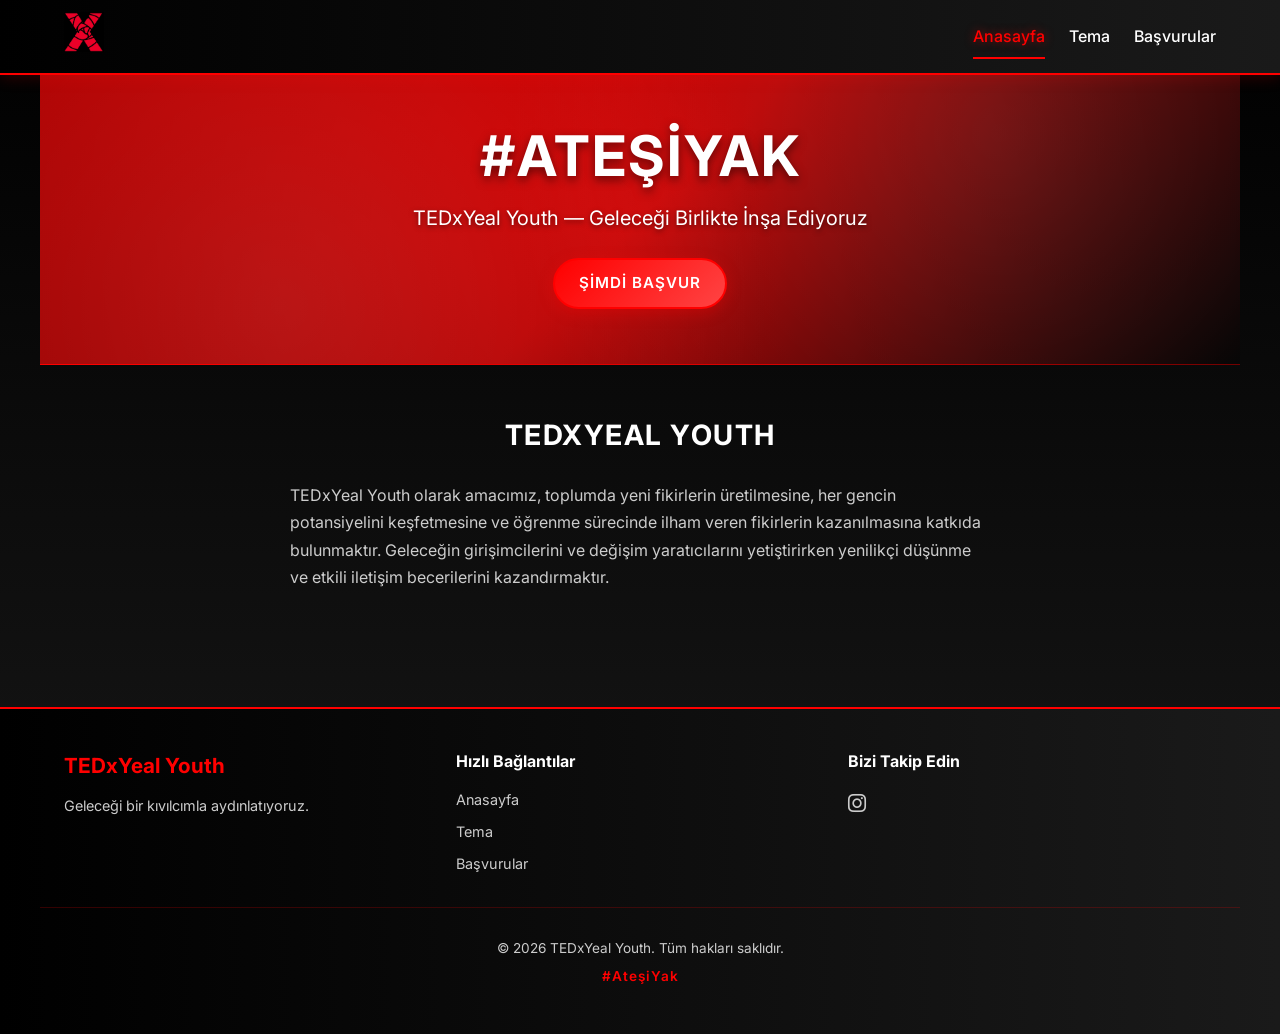
==== commit 82700118: "logo changes" ====
--- a/anasayfa.html
+++ b/anasayfa.html
@@ -12,7 +12,7 @@
     <header>
         <nav class="navbar">
             <div class="logo">
-                <img src="assets/tedxlogo.jpeg" alt="TEDx Logo">
+                <img src="assets/tedxlogo_kucuk.jpeg" alt="TEDx Logo" width="300">
             </div>
             <ul class="menu">
                 <li><a href="anasayfa.html" class="active">Anasayfa</a></li>
